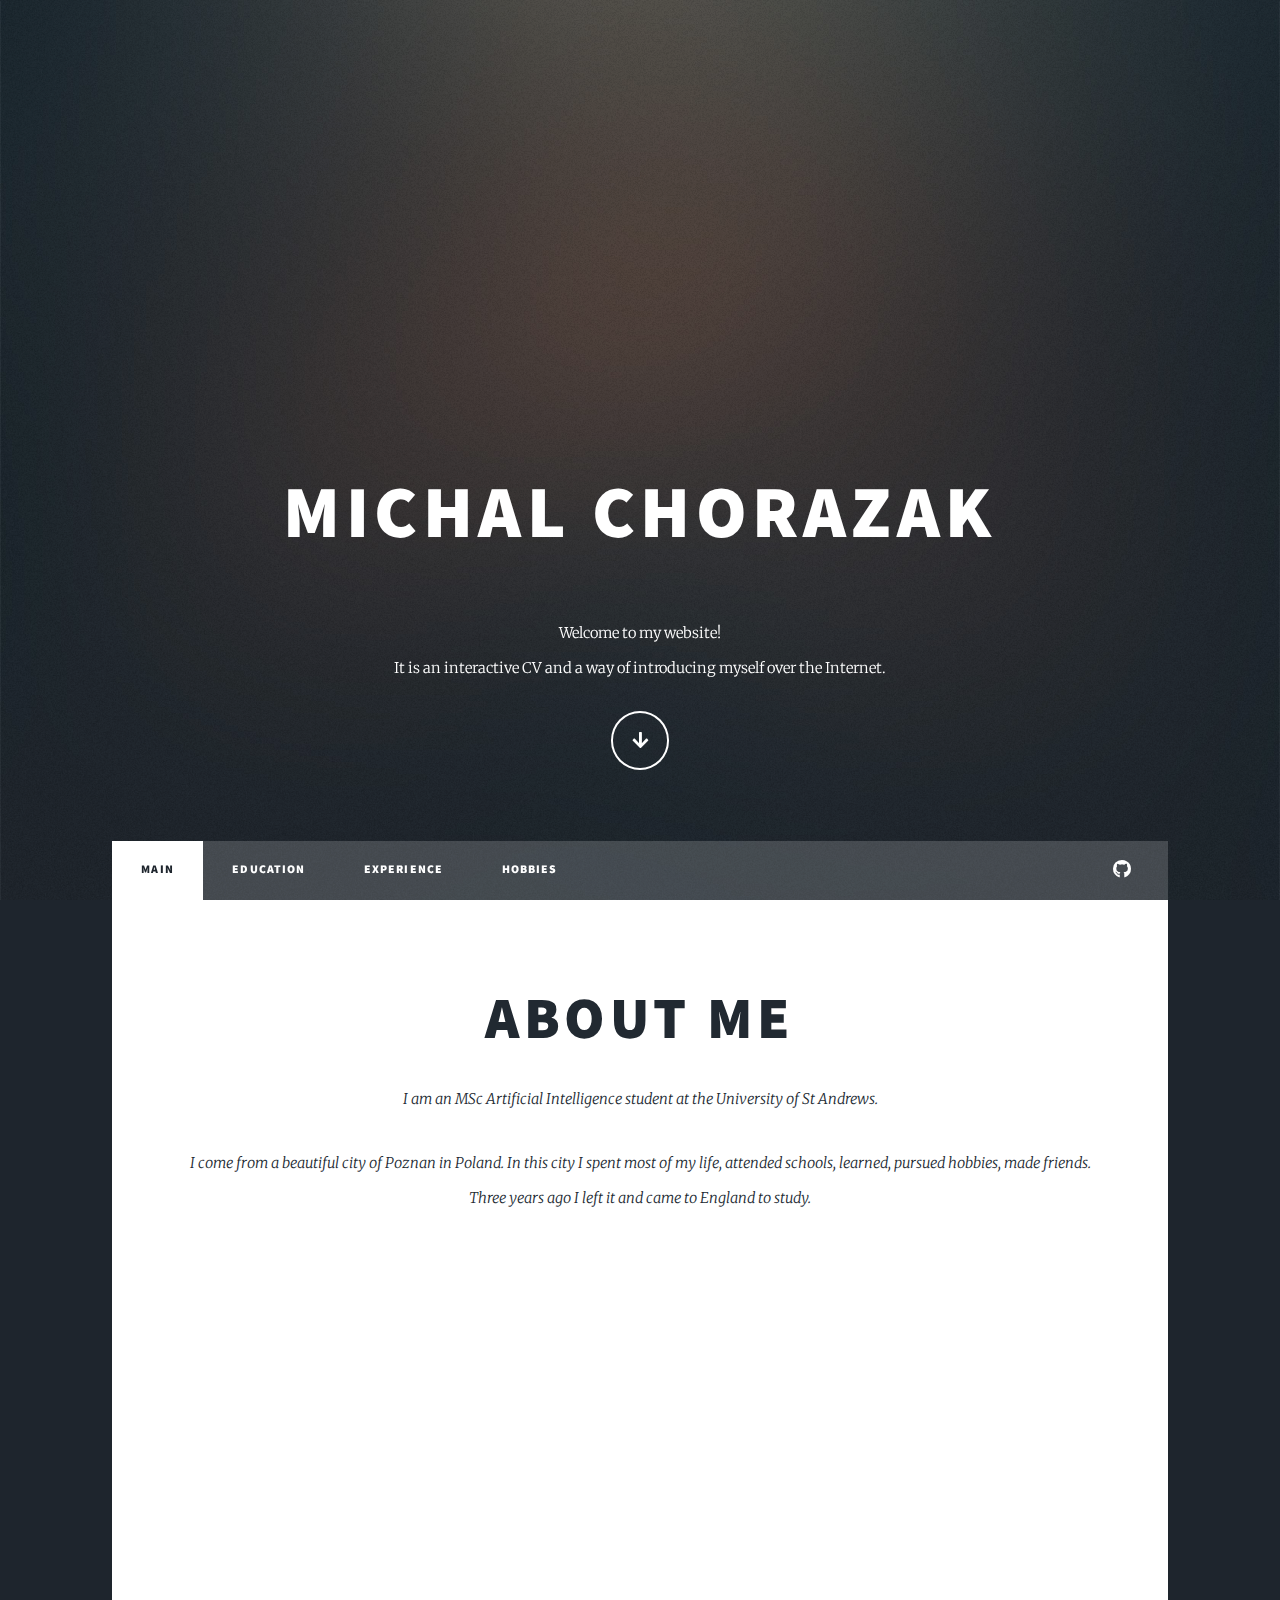
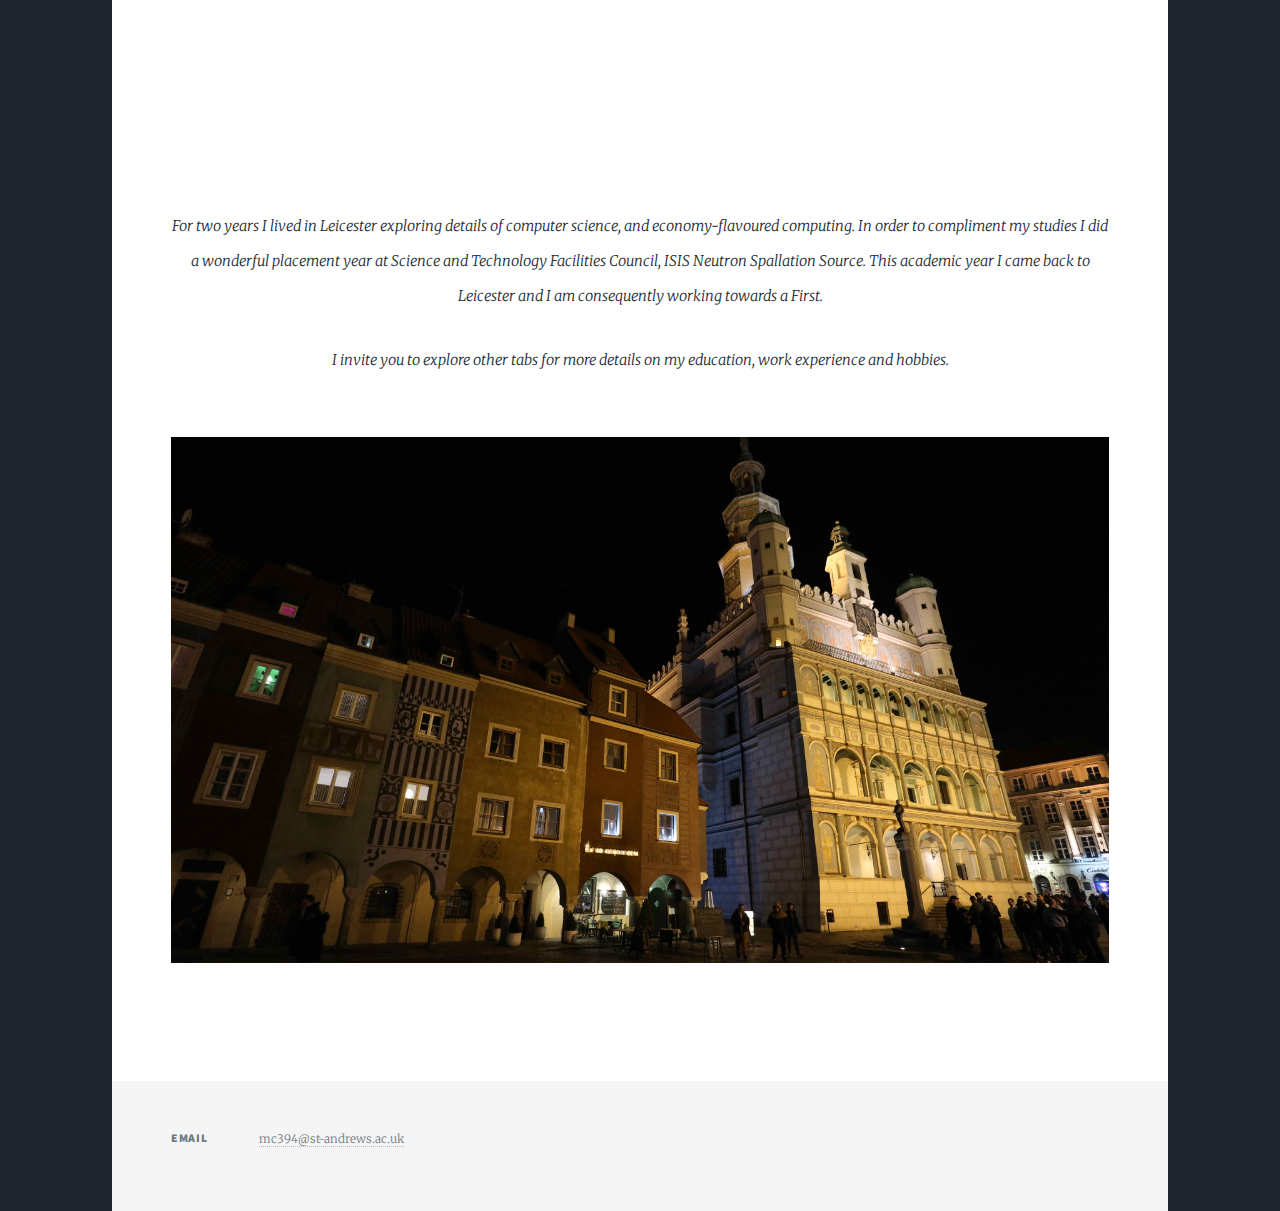
==== index.html @ 0fda8b6f "mail update" ====
<!DOCTYPE HTML>
<!--
	Massively by HTML5 UP
	html5up.net | @ajlkn
	Free for personal and commercial use under the CCA 3.0 license (html5up.net/license)
-->
<html>
	<head>
		<title>Michal Chorazak</title>
		<meta charset="utf-8" />
		<meta name="viewport" content="width=device-width, initial-scale=1, user-scalable=no" />
		<link rel="stylesheet" href="assets/css/main.css" />
		<noscript><link rel="stylesheet" href="assets/css/noscript.css" /></noscript>
	</head>
	<body class="is-preload">

		<!-- Wrapper -->
			<div id="wrapper" class="fade-in">

				<!-- Intro -->
					<div id="intro">
						<h1>Michal Chorazak</h1>
						<br>Welcome to my website!</br> It is an interactive CV and a way of introducing myself over the Internet.</p>
						<ul class="actions">
							<li><a href="#header" class="button icon solid solo fa-arrow-down scrolly">Continue</a></li>
						</ul>
					</div>

				<!-- Header -->
					<header id="header">
						<a href="index.html" class="logo">Please look around!</a>
					</header>

				<!-- Nav -->
					<nav id="nav">
						<ul class="links">
							<li class="active"><a href="index.html">Main</a></li>
							<li><a href="education.html">Education</a></li>
							<li><a href="experience.html">Experience</a></li>
							<li><a href="hobbies.html">Hobbies</a></li>
						</ul>
						<ul class="icons">
							<li><a href="https://github.com/mchorazak" class="icon brands fa-github"><span class="label">GitHub</span></a></li>
						</ul>
					</nav>

				<!-- Main -->
					<div id="main">

						<!-- Featured Post -->
							<article class="post featured">
								<header class="major">
									<h2>About me</h2>
									<p>I am an MSc Artificial Intelligence student at the University of St Andrews.</br>

									</p>
                                    <p>
                                        I come from a beautiful city of Poznan in Poland.
                                        In this city I spent most of my life, attended schools, learned, pursued hobbies, made friends.
                                        Three years ago I left it and came to England to study.
                                        <div class="mapouter">
										<div class="gmap_canvas">
											<iframe width="600" height="500" id="gmap_canvas" src="https://maps.google.com/maps?q=poznań poland&t=&z=13&ie=UTF8&iwloc=&output=embed" frameborder="0" scrolling="no" marginheight="10" marginwidth="10"></iframe>
											<a href="http://www.embedgooglemap.net">embed google map</a>
										</div><style>.mapouter{overflow:hidden;height:500px;width:600px;}.gmap_canvas {background:none!important;height:500px;width:600px;}</style></div></br>
                                    </p>
                                    <p>
                                        For two years I lived in Leicester exploring details of computer science, and economy-flavoured computing.
                                        In order to compliment my studies I did a wonderful placement year at Science and Technology Facilities Council, ISIS Neutron Spallation Source.
                                        This academic year I came back to Leicester and I am consequently working towards a First.
                                    </p>
                                    <p>
                                        I invite you to explore other tabs for more details on my education, work experience and hobbies.
                                    </p>

								</header>
								<a class="image main"><img src="resources/poznan.jpg" alt="" /></a>
							</article>


					</div>

				<!-- Footer -->
					<footer id="footer">
						<section class="split contact">
							<section>
								<h3>Email</h3>
								<p><a href="mailto:mc394@st-andrews.ac.uk">mc394@st-andrews.ac.uk</a></p>
							</section>
						</section>
					</footer>
			</div>

		<!-- Scripts -->
			<script src="assets/js/jquery.min.js"></script>
			<script src="assets/js/jquery.scrollex.min.js"></script>
			<script src="assets/js/jquery.scrolly.min.js"></script>
			<script src="assets/js/browser.min.js"></script>
			<script src="assets/js/breakpoints.min.js"></script>
			<script src="assets/js/util.js"></script>
			<script src="assets/js/main.js"></script>

	</body>
</html>
---- assets/css/main.css ----
@import url(fontawesome-all.min.css);
@import url("https://fonts.googleapis.com/css?family=Merriweather:300,700,300italic,700italic|Source+Sans+Pro:900");

/*
	Massively by HTML5 UP
	html5up.net | @ajlkn
	Free for personal and commercial use under the CCA 3.0 license (html5up.net/license)
*/

html, body, div, span, applet, object,
iframe, h1, h2, h3, h4, h5, h6, p, blockquote,
pre, a, abbr, acronym, address, big, cite,
code, del, dfn, em, img, ins, kbd, q, s, samp,
small, strike, strong, sub, sup, tt, var, b,
u, i, center, dl, dt, dd, ol, ul, li, fieldset,
form, label, legend, table, caption, tbody,
tfoot, thead, tr, th, td, article, aside,
canvas, details, embed, figure, figcaption,
footer, header, hgroup, menu, nav, output, ruby,
section, summary, time, mark, audio, video {
	margin: 0;
	padding: 0;
	border: 0;
	font-size: 100%;
	font: inherit;
	vertical-align: baseline;}

article, aside, details, figcaption, figure,
footer, header, hgroup, menu, nav, section {
	display: block;}

body {
	line-height: 1;
}

ol, ul {
	list-style: none;
}

blockquote, q {
	quotes: none;
}

	blockquote:before, blockquote:after, q:before, q:after {
		content: '';
		content: none;
	}

table {
	border-collapse: collapse;
	border-spacing: 0;
}

body {
	-webkit-text-size-adjust: none;
}

mark {
	background-color: transparent;
	color: inherit;
}

input::-moz-focus-inner {
	border: 0;
	padding: 0;
}

input, select, textarea {
	-moz-appearance: none;
	-webkit-appearance: none;
	-ms-appearance: none;
	appearance: none;
}

/* Basic */

	@-ms-viewport {
		width: device-width;
	}

	body {
		-ms-overflow-style: scrollbar;
	}

	@media screen and (max-width: 480px) {

		html, body {
			min-width: 320px;
		}

	}

	html {
		box-sizing: border-box;
	}

	*, *:before, *:after {
		box-sizing: inherit;
	}

	body {
		background-color: #1e252d;
	}

		body.is-preload *, body.is-preload *:before, body.is-preload *:after {
			-moz-animation: none !important;
			-webkit-animation: none !important;
			-ms-animation: none !important;
			animation: none !important;
			-moz-transition: none !important;
			-webkit-transition: none !important;
			-ms-transition: none !important;
			transition: none !important;
		}

/* Type */

	html {
		font-size: 16pt;
	}

		@media screen and (max-width: 1680px) {

			html {
				font-size: 12pt;
			}

		}

		@media screen and (max-width: 1280px) {

			html {
				font-size: 11pt;
			}

		}

		@media screen and (max-width: 360px) {

			html {
				font-size: 10pt;
			}

		}

	body {
		color: #212931;
	}

	body, input, select, textarea {
		font-family: "Merriweather", Georgia, serif;
		font-weight: 300;
		font-size: 1rem;
		line-height: 2.375;
	}

	a {
		-moz-transition: color 0.2s ease-in-out, background-color 0.2s ease-in-out, border-color 0.2s ease-in-out, box-shadow 0.2s ease-in-out;
		-webkit-transition: color 0.2s ease-in-out, background-color 0.2s ease-in-out, border-color 0.2s ease-in-out, box-shadow 0.2s ease-in-out;
		-ms-transition: color 0.2s ease-in-out, background-color 0.2s ease-in-out, border-color 0.2s ease-in-out, box-shadow 0.2s ease-in-out;
		transition: color 0.2s ease-in-out, background-color 0.2s ease-in-out, border-color 0.2s ease-in-out, box-shadow 0.2s ease-in-out;
		border-bottom: dotted 1px;
		text-decoration: none;
	}

		a:hover {
			border-bottom-color: transparent;
		}

	strong, b {
		font-weight: 600;
	}

	em, i {
		font-style: italic;
	}

	p {
		text-align: justify;
		margin: 0 0 2rem 0;
	}

	h1, h2, h3, h4, h5, h6 {
		font-family: "Source Sans Pro", Helvetica, sans-serif;
		font-weight: 900;
		line-height: 1.5;
		letter-spacing: 0.075em;
		text-transform: uppercase;
		margin: 0 0 1rem 0;
	}

		h1 a, h2 a, h3 a, h4 a, h5 a, h6 a {
			border-bottom: 0;
			color: inherit;
			text-decoration: none;
		}

	h1 {
		font-size: 4rem;
		line-height: 1.1;
		margin: 0 0 2rem 0;
	}

	h2 {
		font-size: 1.75rem;
		line-height: 1.3;
		margin: 0 0 1.5rem 0;
	}

	h3 {
		font-size: 1.25rem;
		margin: 0 0 1.5rem 0;
	}

	h4 {
		font-size: 1rem;
	}

	h5 {
		font-size: 0.9rem;
	}

	h6 {
		font-size: 0.8rem;
	}

	sub {
		font-size: 0.8rem;
		position: relative;
		top: 0.5rem;
	}

	sup {
		font-size: 0.8rem;
		position: relative;
		top: -0.5rem;
	}

	blockquote {
		border-left: solid 4px;
		font-style: italic;
		margin: 0 0 2rem 0;
		padding: 0.5rem 0 0.5rem 2rem;
	}

	code {
		border: solid 2px;
		font-family: "Courier New", monospace;
		font-size: 0.9rem;
		margin: 0 0.25rem;
		padding: 0.25rem 0.65rem;
	}

	pre {
		-webkit-overflow-scrolling: touch;
		font-family: "Courier New", monospace;
		font-size: 0.9rem;
		margin: 0 0 2rem 0;
	}

		pre code {
			display: block;
			line-height: 1.75;
			padding: 1rem 1.5rem;
			overflow-x: auto;
		}

	hr {
		border: 0;
		border-bottom: solid 2px;
		margin: 3rem 0;
	}

		hr.major {
			margin: 5rem 0;
		}

	.align-left {
		text-align: left;
	}

	.align-center {
		text-align: center;
	}

	.align-right {
		text-align: right;
	}

	input, select, textarea {
		color: #212931;
	}

	a {
		color: #212931;
		border-bottom-color: rgba(33, 41, 49, 0.5);
	}

		a:hover {
			border-bottom-color: transparent;
			color: #18bfef !important;
		}

	strong, b {
		color: #212931;
	}

	h1, h2, h3, h4, h5, h6 {
		color: #212931;
	}

	blockquote {
		border-left-color: #eeeeee;
	}

	code {
		background: rgba(220, 220, 220, 0.25);
		border-color: #eeeeee;
	}

	hr {
		border-bottom-color: #eeeeee;
	}

/* Row */

	.row {
		display: flex;
		flex-wrap: wrap;
		box-sizing: border-box;
		align-items: stretch;
	}

		.row > * {
			box-sizing: border-box;
		}

		.row.gtr-uniform > * > :last-child {
			margin-bottom: 0;
		}

		.row.aln-left {
			justify-content: flex-start;
		}

		.row.aln-center {
			justify-content: center;
		}

		.row.aln-right {
			justify-content: flex-end;
		}

		.row.aln-top {
			align-items: flex-start;
		}

		.row.aln-middle {
			align-items: center;
		}

		.row.aln-bottom {
			align-items: flex-end;
		}

		.row > .imp {
			order: -1;
		}

		.row > .col-1 {
			width: 8.33333%;
		}

		.row > .off-1 {
			margin-left: 8.33333%;
		}

		.row > .col-2 {
			width: 16.66667%;
		}

		.row > .off-2 {
			margin-left: 16.66667%;
		}

		.row > .col-3 {
			width: 25%;
		}

		.row > .off-3 {
			margin-left: 25%;
		}

		.row > .col-4 {
			width: 33.33333%;
		}

		.row > .off-4 {
			margin-left: 33.33333%;
		}

		.row > .col-5 {
			width: 41.66667%;
		}

		.row > .off-5 {
			margin-left: 41.66667%;
		}

		.row > .col-6 {
			width: 50%;
		}

		.row > .off-6 {
			margin-left: 50%;
		}

		.row > .col-7 {
			width: 58.33333%;
		}

		.row > .off-7 {
			margin-left: 58.33333%;
		}

		.row > .col-8 {
			width: 66.66667%;
		}

		.row > .off-8 {
			margin-left: 66.66667%;
		}

		.row > .col-9 {
			width: 75%;
		}

		.row > .off-9 {
			margin-left: 75%;
		}

		.row > .col-10 {
			width: 83.33333%;
		}

		.row > .off-10 {
			margin-left: 83.33333%;
		}

		.row > .col-11 {
			width: 91.66667%;
		}

		.row > .off-11 {
			margin-left: 91.66667%;
		}

		.row > .col-12 {
			width: 100%;
		}

		.row > .off-12 {
			margin-left: 100%;
		}

		.row.gtr-0 {
			margin-top: 0;
			margin-left: 0rem;
		}

			.row.gtr-0 > * {
				padding: 0 0 0 0rem;
			}

			.row.gtr-0.gtr-uniform {
				margin-top: 0rem;
			}

				.row.gtr-0.gtr-uniform > * {
					padding-top: 0rem;
				}

		.row.gtr-25 {
			margin-top: 0;
			margin-left: -0.375rem;
		}

			.row.gtr-25 > * {
				padding: 0 0 0 0.375rem;
			}

			.row.gtr-25.gtr-uniform {
				margin-top: -0.375rem;
			}

				.row.gtr-25.gtr-uniform > * {
					padding-top: 0.375rem;
				}

		.row.gtr-50 {
			margin-top: 0;
			margin-left: -0.75rem;
		}

			.row.gtr-50 > * {
				padding: 0 0 0 0.75rem;
			}

			.row.gtr-50.gtr-uniform {
				margin-top: -0.75rem;
			}

				.row.gtr-50.gtr-uniform > * {
					padding-top: 0.75rem;
				}

		.row {
			margin-top: 0;
			margin-left: -1.5rem;
		}

			.row > * {
				padding: 0 0 0 1.5rem;
			}

			.row.gtr-uniform {
				margin-top: -1.5rem;
			}

				.row.gtr-uniform > * {
					padding-top: 1.5rem;
				}

		.row.gtr-150 {
			margin-top: 0;
			margin-left: -2.25rem;
		}

			.row.gtr-150 > * {
				padding: 0 0 0 2.25rem;
			}

			.row.gtr-150.gtr-uniform {
				margin-top: -2.25rem;
			}

				.row.gtr-150.gtr-uniform > * {
					padding-top: 2.25rem;
				}

		.row.gtr-200 {
			margin-top: 0;
			margin-left: -3rem;
		}

			.row.gtr-200 > * {
				padding: 0 0 0 3rem;
			}

			.row.gtr-200.gtr-uniform {
				margin-top: -3rem;
			}

				.row.gtr-200.gtr-uniform > * {
					padding-top: 3rem;
				}

		@media screen and (max-width: 1680px) {

			.row {
				display: flex;
				flex-wrap: wrap;
				box-sizing: border-box;
				align-items: stretch;
			}

				.row > * {
					box-sizing: border-box;
				}

				.row.gtr-uniform > * > :last-child {
					margin-bottom: 0;
				}

				.row.aln-left {
					justify-content: flex-start;
				}

				.row.aln-center {
					justify-content: center;
				}

				.row.aln-right {
					justify-content: flex-end;
				}

				.row.aln-top {
					align-items: flex-start;
				}

				.row.aln-middle {
					align-items: center;
				}

				.row.aln-bottom {
					align-items: flex-end;
				}

				.row > .imp-xlarge {
					order: -1;
				}

				.row > .col-1-xlarge {
					width: 8.33333%;
				}

				.row > .off-1-xlarge {
					margin-left: 8.33333%;
				}

				.row > .col-2-xlarge {
					width: 16.66667%;
				}

				.row > .off-2-xlarge {
					margin-left: 16.66667%;
				}

				.row > .col-3-xlarge {
					width: 25%;
				}

				.row > .off-3-xlarge {
					margin-left: 25%;
				}

				.row > .col-4-xlarge {
					width: 33.33333%;
				}

				.row > .off-4-xlarge {
					margin-left: 33.33333%;
				}

				.row > .col-5-xlarge {
					width: 41.66667%;
				}

				.row > .off-5-xlarge {
					margin-left: 41.66667%;
				}

				.row > .col-6-xlarge {
					width: 50%;
				}

				.row > .off-6-xlarge {
					margin-left: 50%;
				}

				.row > .col-7-xlarge {
					width: 58.33333%;
				}

				.row > .off-7-xlarge {
					margin-left: 58.33333%;
				}

				.row > .col-8-xlarge {
					width: 66.66667%;
				}

				.row > .off-8-xlarge {
					margin-left: 66.66667%;
				}

				.row > .col-9-xlarge {
					width: 75%;
				}

				.row > .off-9-xlarge {
					margin-left: 75%;
				}

				.row > .col-10-xlarge {
					width: 83.33333%;
				}

				.row > .off-10-xlarge {
					margin-left: 83.33333%;
				}

				.row > .col-11-xlarge {
					width: 91.66667%;
				}

				.row > .off-11-xlarge {
					margin-left: 91.66667%;
				}

				.row > .col-12-xlarge {
					width: 100%;
				}

				.row > .off-12-xlarge {
					margin-left: 100%;
				}

				.row.gtr-0 {
					margin-top: 0;
					margin-left: 0rem;
				}

					.row.gtr-0 > * {
						padding: 0 0 0 0rem;
					}

					.row.gtr-0.gtr-uniform {
						margin-top: 0rem;
					}

						.row.gtr-0.gtr-uniform > * {
							padding-top: 0rem;
						}

				.row.gtr-25 {
					margin-top: 0;
					margin-left: -0.375rem;
				}

					.row.gtr-25 > * {
						padding: 0 0 0 0.375rem;
					}

					.row.gtr-25.gtr-uniform {
						margin-top: -0.375rem;
					}

						.row.gtr-25.gtr-uniform > * {
							padding-top: 0.375rem;
						}

				.row.gtr-50 {
					margin-top: 0;
					margin-left: -0.75rem;
				}

					.row.gtr-50 > * {
						padding: 0 0 0 0.75rem;
					}

					.row.gtr-50.gtr-uniform {
						margin-top: -0.75rem;
					}

						.row.gtr-50.gtr-uniform > * {
							padding-top: 0.75rem;
						}

				.row {
					margin-top: 0;
					margin-left: -1.5rem;
				}

					.row > * {
						padding: 0 0 0 1.5rem;
					}

					.row.gtr-uniform {
						margin-top: -1.5rem;
					}

						.row.gtr-uniform > * {
							padding-top: 1.5rem;
						}

				.row.gtr-150 {
					margin-top: 0;
					margin-left: -2.25rem;
				}

					.row.gtr-150 > * {
						padding: 0 0 0 2.25rem;
					}

					.row.gtr-150.gtr-uniform {
						margin-top: -2.25rem;
					}

						.row.gtr-150.gtr-uniform > * {
							padding-top: 2.25rem;
						}

				.row.gtr-200 {
					margin-top: 0;
					margin-left: -3rem;
				}

					.row.gtr-200 > * {
						padding: 0 0 0 3rem;
					}

					.row.gtr-200.gtr-uniform {
						margin-top: -3rem;
					}

						.row.gtr-200.gtr-uniform > * {
							padding-top: 3rem;
						}

		}

		@media screen and (max-width: 1280px) {

			.row {
				display: flex;
				flex-wrap: wrap;
				box-sizing: border-box;
				align-items: stretch;
			}

				.row > * {
					box-sizing: border-box;
				}

				.row.gtr-uniform > * > :last-child {
					margin-bottom: 0;
				}

				.row.aln-left {
					justify-content: flex-start;
				}

				.row.aln-center {
					justify-content: center;
				}

				.row.aln-right {
					justify-content: flex-end;
				}

				.row.aln-top {
					align-items: flex-start;
				}

				.row.aln-middle {
					align-items: center;
				}

				.row.aln-bottom {
					align-items: flex-end;
				}

				.row > .imp-large {
					order: -1;
				}

				.row > .col-1-large {
					width: 8.33333%;
				}

				.row > .off-1-large {
					margin-left: 8.33333%;
				}

				.row > .col-2-large {
					width: 16.66667%;
				}

				.row > .off-2-large {
					margin-left: 16.66667%;
				}

				.row > .col-3-large {
					width: 25%;
				}

				.row > .off-3-large {
					margin-left: 25%;
				}

				.row > .col-4-large {
					width: 33.33333%;
				}

				.row > .off-4-large {
					margin-left: 33.33333%;
				}

				.row > .col-5-large {
					width: 41.66667%;
				}

				.row > .off-5-large {
					margin-left: 41.66667%;
				}

				.row > .col-6-large {
					width: 50%;
				}

				.row > .off-6-large {
					margin-left: 50%;
				}

				.row > .col-7-large {
					width: 58.33333%;
				}

				.row > .off-7-large {
					margin-left: 58.33333%;
				}

				.row > .col-8-large {
					width: 66.66667%;
				}

				.row > .off-8-large {
					margin-left: 66.66667%;
				}

				.row > .col-9-large {
					width: 75%;
				}

				.row > .off-9-large {
					margin-left: 75%;
				}

				.row > .col-10-large {
					width: 83.33333%;
				}

				.row > .off-10-large {
					margin-left: 83.33333%;
				}

				.row > .col-11-large {
					width: 91.66667%;
				}

				.row > .off-11-large {
					margin-left: 91.66667%;
				}

				.row > .col-12-large {
					width: 100%;
				}

				.row > .off-12-large {
					margin-left: 100%;
				}

				.row.gtr-0 {
					margin-top: 0;
					margin-left: 0rem;
				}

					.row.gtr-0 > * {
						padding: 0 0 0 0rem;
					}

					.row.gtr-0.gtr-uniform {
						margin-top: 0rem;
					}

						.row.gtr-0.gtr-uniform > * {
							padding-top: 0rem;
						}

				.row.gtr-25 {
					margin-top: 0;
					margin-left: -0.375rem;
				}

					.row.gtr-25 > * {
						padding: 0 0 0 0.375rem;
					}

					.row.gtr-25.gtr-uniform {
						margin-top: -0.375rem;
					}

						.row.gtr-25.gtr-uniform > * {
							padding-top: 0.375rem;
						}

				.row.gtr-50 {
					margin-top: 0;
					margin-left: -0.75rem;
				}

					.row.gtr-50 > * {
						padding: 0 0 0 0.75rem;
					}

					.row.gtr-50.gtr-uniform {
						margin-top: -0.75rem;
					}

						.row.gtr-50.gtr-uniform > * {
							padding-top: 0.75rem;
						}

				.row {
					margin-top: 0;
					margin-left: -1.5rem;
				}

					.row > * {
						padding: 0 0 0 1.5rem;
					}

					.row.gtr-uniform {
						margin-top: -1.5rem;
					}

						.row.gtr-uniform > * {
							padding-top: 1.5rem;
						}

				.row.gtr-150 {
					margin-top: 0;
					margin-left: -2.25rem;
				}

					.row.gtr-150 > * {
						padding: 0 0 0 2.25rem;
					}

					.row.gtr-150.gtr-uniform {
						margin-top: -2.25rem;
					}

						.row.gtr-150.gtr-uniform > * {
							padding-top: 2.25rem;
						}

				.row.gtr-200 {
					margin-top: 0;
					margin-left: -3rem;
				}

					.row.gtr-200 > * {
						padding: 0 0 0 3rem;
					}

					.row.gtr-200.gtr-uniform {
						margin-top: -3rem;
					}

						.row.gtr-200.gtr-uniform > * {
							padding-top: 3rem;
						}

		}

		@media screen and (max-width: 980px) {

			.row {
				display: flex;
				flex-wrap: wrap;
				box-sizing: border-box;
				align-items: stretch;
			}

				.row > * {
					box-sizing: border-box;
				}

				.row.gtr-uniform > * > :last-child {
					margin-bottom: 0;
				}

				.row.aln-left {
					justify-content: flex-start;
				}

				.row.aln-center {
					justify-content: center;
				}

				.row.aln-right {
					justify-content: flex-end;
				}

				.row.aln-top {
					align-items: flex-start;
				}

				.row.aln-middle {
					align-items: center;
				}

				.row.aln-bottom {
					align-items: flex-end;
				}

				.row > .imp-medium {
					order: -1;
				}

				.row > .col-1-medium {
					width: 8.33333%;
				}

				.row > .off-1-medium {
					margin-left: 8.33333%;
				}

				.row > .col-2-medium {
					width: 16.66667%;
				}

				.row > .off-2-medium {
					margin-left: 16.66667%;
				}

				.row > .col-3-medium {
					width: 25%;
				}

				.row > .off-3-medium {
					margin-left: 25%;
				}

				.row > .col-4-medium {
					width: 33.33333%;
				}

				.row > .off-4-medium {
					margin-left: 33.33333%;
				}

				.row > .col-5-medium {
					width: 41.66667%;
				}

				.row > .off-5-medium {
					margin-left: 41.66667%;
				}

				.row > .col-6-medium {
					width: 50%;
				}

				.row > .off-6-medium {
					margin-left: 50%;
				}

				.row > .col-7-medium {
					width: 58.33333%;
				}

				.row > .off-7-medium {
					margin-left: 58.33333%;
				}

				.row > .col-8-medium {
					width: 66.66667%;
				}

				.row > .off-8-medium {
					margin-left: 66.66667%;
				}

				.row > .col-9-medium {
					width: 75%;
				}

				.row > .off-9-medium {
					margin-left: 75%;
				}

				.row > .col-10-medium {
					width: 83.33333%;
				}

				.row > .off-10-medium {
					margin-left: 83.33333%;
				}

				.row > .col-11-medium {
					width: 91.66667%;
				}

				.row > .off-11-medium {
					margin-left: 91.66667%;
				}

				.row > .col-12-medium {
					width: 100%;
				}

				.row > .off-12-medium {
					margin-left: 100%;
				}

				.row.gtr-0 {
					margin-top: 0;
					margin-left: 0rem;
				}

					.row.gtr-0 > * {
						padding: 0 0 0 0rem;
					}

					.row.gtr-0.gtr-uniform {
						margin-top: 0rem;
					}

						.row.gtr-0.gtr-uniform > * {
							padding-top: 0rem;
						}

				.row.gtr-25 {
					margin-top: 0;
					margin-left: -0.375rem;
				}

					.row.gtr-25 > * {
						padding: 0 0 0 0.375rem;
					}

					.row.gtr-25.gtr-uniform {
						margin-top: -0.375rem;
					}

						.row.gtr-25.gtr-uniform > * {
							padding-top: 0.375rem;
						}

				.row.gtr-50 {
					margin-top: 0;
					margin-left: -0.75rem;
				}

					.row.gtr-50 > * {
						padding: 0 0 0 0.75rem;
					}

					.row.gtr-50.gtr-uniform {
						margin-top: -0.75rem;
					}

						.row.gtr-50.gtr-uniform > * {
							padding-top: 0.75rem;
						}

				.row {
					margin-top: 0;
					margin-left: -1.5rem;
				}

					.row > * {
						padding: 0 0 0 1.5rem;
					}

					.row.gtr-uniform {
						margin-top: -1.5rem;
					}

						.row.gtr-uniform > * {
							padding-top: 1.5rem;
						}

				.row.gtr-150 {
					margin-top: 0;
					margin-left: -2.25rem;
				}

					.row.gtr-150 > * {
						padding: 0 0 0 2.25rem;
					}

					.row.gtr-150.gtr-uniform {
						margin-top: -2.25rem;
					}

						.row.gtr-150.gtr-uniform > * {
							padding-top: 2.25rem;
						}

				.row.gtr-200 {
					margin-top: 0;
					margin-left: -3rem;
				}

					.row.gtr-200 > * {
						padding: 0 0 0 3rem;
					}

					.row.gtr-200.gtr-uniform {
						margin-top: -3rem;
					}

						.row.gtr-200.gtr-uniform > * {
							padding-top: 3rem;
						}

		}

		@media screen and (max-width: 736px) {

			.row {
				display: flex;
				flex-wrap: wrap;
				box-sizing: border-box;
				align-items: stretch;
			}

				.row > * {
					box-sizing: border-box;
				}

				.row.gtr-uniform > * > :last-child {
					margin-bottom: 0;
				}

				.row.aln-left {
					justify-content: flex-start;
				}

				.row.aln-center {
					justify-content: center;
				}

				.row.aln-right {
					justify-content: flex-end;
				}

				.row.aln-top {
					align-items: flex-start;
				}

				.row.aln-middle {
					align-items: center;
				}

				.row.aln-bottom {
					align-items: flex-end;
				}

				.row > .imp-small {
					order: -1;
				}

				.row > .col-1-small {
					width: 8.33333%;
				}

				.row > .off-1-small {
					margin-left: 8.33333%;
				}

				.row > .col-2-small {
					width: 16.66667%;
				}

				.row > .off-2-small {
					margin-left: 16.66667%;
				}

				.row > .col-3-small {
					width: 25%;
				}

				.row > .off-3-small {
					margin-left: 25%;
				}

				.row > .col-4-small {
					width: 33.33333%;
				}

				.row > .off-4-small {
					margin-left: 33.33333%;
				}

				.row > .col-5-small {
					width: 41.66667%;
				}

				.row > .off-5-small {
					margin-left: 41.66667%;
				}

				.row > .col-6-small {
					width: 50%;
				}

				.row > .off-6-small {
					margin-left: 50%;
				}

				.row > .col-7-small {
					width: 58.33333%;
				}

				.row > .off-7-small {
					margin-left: 58.33333%;
				}

				.row > .col-8-small {
					width: 66.66667%;
				}

				.row > .off-8-small {
					margin-left: 66.66667%;
				}

				.row > .col-9-small {
					width: 75%;
				}

				.row > .off-9-small {
					margin-left: 75%;
				}

				.row > .col-10-small {
					width: 83.33333%;
				}

				.row > .off-10-small {
					margin-left: 83.33333%;
				}

				.row > .col-11-small {
					width: 91.66667%;
				}

				.row > .off-11-small {
					margin-left: 91.66667%;
				}

				.row > .col-12-small {
					width: 100%;
				}

				.row > .off-12-small {
					margin-left: 100%;
				}

				.row.gtr-0 {
					margin-top: 0;
					margin-left: 0rem;
				}

					.row.gtr-0 > * {
						padding: 0 0 0 0rem;
					}

					.row.gtr-0.gtr-uniform {
						margin-top: 0rem;
					}

						.row.gtr-0.gtr-uniform > * {
							padding-top: 0rem;
						}

				.row.gtr-25 {
					margin-top: 0;
					margin-left: -0.375rem;
				}

					.row.gtr-25 > * {
						padding: 0 0 0 0.375rem;
					}

					.row.gtr-25.gtr-uniform {
						margin-top: -0.375rem;
					}

						.row.gtr-25.gtr-uniform > * {
							padding-top: 0.375rem;
						}

				.row.gtr-50 {
					margin-top: 0;
					margin-left: -0.75rem;
				}

					.row.gtr-50 > * {
						padding: 0 0 0 0.75rem;
					}

					.row.gtr-50.gtr-uniform {
						margin-top: -0.75rem;
					}

						.row.gtr-50.gtr-uniform > * {
							padding-top: 0.75rem;
						}

				.row {
					margin-top: 0;
					margin-left: -1.5rem;
				}

					.row > * {
						padding: 0 0 0 1.5rem;
					}

					.row.gtr-uniform {
						margin-top: -1.5rem;
					}

						.row.gtr-uniform > * {
							padding-top: 1.5rem;
						}

				.row.gtr-150 {
					margin-top: 0;
					margin-left: -2.25rem;
				}

					.row.gtr-150 > * {
						padding: 0 0 0 2.25rem;
					}

					.row.gtr-150.gtr-uniform {
						margin-top: -2.25rem;
					}

						.row.gtr-150.gtr-uniform > * {
							padding-top: 2.25rem;
						}

				.row.gtr-200 {
					margin-top: 0;
					margin-left: -3rem;
				}

					.row.gtr-200 > * {
						padding: 0 0 0 3rem;
					}

					.row.gtr-200.gtr-uniform {
						margin-top: -3rem;
					}

						.row.gtr-200.gtr-uniform > * {
							padding-top: 3rem;
						}

		}

		@media screen and (max-width: 480px) {

			.row {
				display: flex;
				flex-wrap: wrap;
				box-sizing: border-box;
				align-items: stretch;
			}

				.row > * {
					box-sizing: border-box;
				}

				.row.gtr-uniform > * > :last-child {
					margin-bottom: 0;
				}

				.row.aln-left {
					justify-content: flex-start;
				}

				.row.aln-center {
					justify-content: center;
				}

				.row.aln-right {
					justify-content: flex-end;
				}

				.row.aln-top {
					align-items: flex-start;
				}

				.row.aln-middle {
					align-items: center;
				}

				.row.aln-bottom {
					align-items: flex-end;
				}

				.row > .imp-xsmall {
					order: -1;
				}

				.row > .col-1-xsmall {
					width: 8.33333%;
				}

				.row > .off-1-xsmall {
					margin-left: 8.33333%;
				}

				.row > .col-2-xsmall {
					width: 16.66667%;
				}

				.row > .off-2-xsmall {
					margin-left: 16.66667%;
				}

				.row > .col-3-xsmall {
					width: 25%;
				}

				.row > .off-3-xsmall {
					margin-left: 25%;
				}

				.row > .col-4-xsmall {
					width: 33.33333%;
				}

				.row > .off-4-xsmall {
					margin-left: 33.33333%;
				}

				.row > .col-5-xsmall {
					width: 41.66667%;
				}

				.row > .off-5-xsmall {
					margin-left: 41.66667%;
				}

				.row > .col-6-xsmall {
					width: 50%;
				}

				.row > .off-6-xsmall {
					margin-left: 50%;
				}

				.row > .col-7-xsmall {
					width: 58.33333%;
				}

				.row > .off-7-xsmall {
					margin-left: 58.33333%;
				}

				.row > .col-8-xsmall {
					width: 66.66667%;
				}

				.row > .off-8-xsmall {
					margin-left: 66.66667%;
				}

				.row > .col-9-xsmall {
					width: 75%;
				}

				.row > .off-9-xsmall {
					margin-left: 75%;
				}

				.row > .col-10-xsmall {
					width: 83.33333%;
				}

				.row > .off-10-xsmall {
					margin-left: 83.33333%;
				}

				.row > .col-11-xsmall {
					width: 91.66667%;
				}

				.row > .off-11-xsmall {
					margin-left: 91.66667%;
				}

				.row > .col-12-xsmall {
					width: 100%;
				}

				.row > .off-12-xsmall {
					margin-left: 100%;
				}

				.row.gtr-0 {
					margin-top: 0;
					margin-left: 0rem;
				}

					.row.gtr-0 > * {
						padding: 0 0 0 0rem;
					}

					.row.gtr-0.gtr-uniform {
						margin-top: 0rem;
					}

						.row.gtr-0.gtr-uniform > * {
							padding-top: 0rem;
						}

				.row.gtr-25 {
					margin-top: 0;
					margin-left: -0.375rem;
				}

					.row.gtr-25 > * {
						padding: 0 0 0 0.375rem;
					}

					.row.gtr-25.gtr-uniform {
						margin-top: -0.375rem;
					}

						.row.gtr-25.gtr-uniform > * {
							padding-top: 0.375rem;
						}

				.row.gtr-50 {
					margin-top: 0;
					margin-left: -0.75rem;
				}

					.row.gtr-50 > * {
						padding: 0 0 0 0.75rem;
					}

					.row.gtr-50.gtr-uniform {
						margin-top: -0.75rem;
					}

						.row.gtr-50.gtr-uniform > * {
							padding-top: 0.75rem;
						}

				.row {
					margin-top: 0;
					margin-left: -1.5rem;
				}

					.row > * {
						padding: 0 0 0 1.5rem;
					}

					.row.gtr-uniform {
						margin-top: -1.5rem;
					}

						.row.gtr-uniform > * {
							padding-top: 1.5rem;
						}

				.row.gtr-150 {
					margin-top: 0;
					margin-left: -2.25rem;
				}

					.row.gtr-150 > * {
						padding: 0 0 0 2.25rem;
					}

					.row.gtr-150.gtr-uniform {
						margin-top: -2.25rem;
					}

						.row.gtr-150.gtr-uniform > * {
							padding-top: 2.25rem;
						}

				.row.gtr-200 {
					margin-top: 0;
					margin-left: -3rem;
				}

					.row.gtr-200 > * {
						padding: 0 0 0 3rem;
					}

					.row.gtr-200.gtr-uniform {
						margin-top: -3rem;
					}

						.row.gtr-200.gtr-uniform > * {
							padding-top: 3rem;
						}

		}

		@media screen and (max-width: 360px) {

			.row {
				display: flex;
				flex-wrap: wrap;
				box-sizing: border-box;
				align-items: stretch;
			}

				.row > * {
					box-sizing: border-box;
				}

				.row.gtr-uniform > * > :last-child {
					margin-bottom: 0;
				}

				.row.aln-left {
					justify-content: flex-start;
				}

				.row.aln-center {
					justify-content: center;
				}

				.row.aln-right {
					justify-content: flex-end;
				}

				.row.aln-top {
					align-items: flex-start;
				}

				.row.aln-middle {
					align-items: center;
				}

				.row.aln-bottom {
					align-items: flex-end;
				}

				.row > .imp-xxsmall {
					order: -1;
				}

				.row > .col-1-xxsmall {
					width: 8.33333%;
				}

				.row > .off-1-xxsmall {
					margin-left: 8.33333%;
				}

				.row > .col-2-xxsmall {
					width: 16.66667%;
				}

				.row > .off-2-xxsmall {
					margin-left: 16.66667%;
				}

				.row > .col-3-xxsmall {
					width: 25%;
				}

				.row > .off-3-xxsmall {
					margin-left: 25%;
				}

				.row > .col-4-xxsmall {
					width: 33.33333%;
				}

				.row > .off-4-xxsmall {
					margin-left: 33.33333%;
				}

				.row > .col-5-xxsmall {
					width: 41.66667%;
				}

				.row > .off-5-xxsmall {
					margin-left: 41.66667%;
				}

				.row > .col-6-xxsmall {
					width: 50%;
				}

				.row > .off-6-xxsmall {
					margin-left: 50%;
				}

				.row > .col-7-xxsmall {
					width: 58.33333%;
				}

				.row > .off-7-xxsmall {
					margin-left: 58.33333%;
				}

				.row > .col-8-xxsmall {
					width: 66.66667%;
				}

				.row > .off-8-xxsmall {
					margin-left: 66.66667%;
				}

				.row > .col-9-xxsmall {
					width: 75%;
				}

				.row > .off-9-xxsmall {
					margin-left: 75%;
				}

				.row > .col-10-xxsmall {
					width: 83.33333%;
				}

				.row > .off-10-xxsmall {
					margin-left: 83.33333%;
				}

				.row > .col-11-xxsmall {
					width: 91.66667%;
				}

				.row > .off-11-xxsmall {
					margin-left: 91.66667%;
				}

				.row > .col-12-xxsmall {
					width: 100%;
				}

				.row > .off-12-xxsmall {
					margin-left: 100%;
				}

				.row.gtr-0 {
					margin-top: 0;
					margin-left: 0rem;
				}

					.row.gtr-0 > * {
						padding: 0 0 0 0rem;
					}

					.row.gtr-0.gtr-uniform {
						margin-top: 0rem;
					}

						.row.gtr-0.gtr-uniform > * {
							padding-top: 0rem;
						}

				.row.gtr-25 {
					margin-top: 0;
					margin-left: -0.375rem;
				}

					.row.gtr-25 > * {
						padding: 0 0 0 0.375rem;
					}

					.row.gtr-25.gtr-uniform {
						margin-top: -0.375rem;
					}

						.row.gtr-25.gtr-uniform > * {
							padding-top: 0.375rem;
						}

				.row.gtr-50 {
					margin-top: 0;
					margin-left: -0.75rem;
				}

					.row.gtr-50 > * {
						padding: 0 0 0 0.75rem;
					}

					.row.gtr-50.gtr-uniform {
						margin-top: -0.75rem;
					}

						.row.gtr-50.gtr-uniform > * {
							padding-top: 0.75rem;
						}

				.row {
					margin-top: 0;
					margin-left: -1.5rem;
				}

					.row > * {
						padding: 0 0 0 1.5rem;
					}

					.row.gtr-uniform {
						margin-top: -1.5rem;
					}

						.row.gtr-uniform > * {
							padding-top: 1.5rem;
						}

				.row.gtr-150 {
					margin-top: 0;
					margin-left: -2.25rem;
				}

					.row.gtr-150 > * {
						padding: 0 0 0 2.25rem;
					}

					.row.gtr-150.gtr-uniform {
						margin-top: -2.25rem;
					}

						.row.gtr-150.gtr-uniform > * {
							padding-top: 2.25rem;
						}

				.row.gtr-200 {
					margin-top: 0;
					margin-left: -3rem;
				}

					.row.gtr-200 > * {
						padding: 0 0 0 3rem;
					}

					.row.gtr-200.gtr-uniform {
						margin-top: -3rem;
					}

						.row.gtr-200.gtr-uniform > * {
							padding-top: 3rem;
						}

		}

/* Box */

	.box {
		border: solid 2px;
		margin-bottom: 2rem;
		padding: 1.5rem;
	}

		.box > :last-child,
		.box > :last-child > :last-child,
		.box > :last-child > :last-child > :last-child {
			margin-bottom: 0;
		}

		.box.alt {
			border: 0;
			border-radius: 0;
			padding: 0;
		}

	.box {
		border-color: #eeeeee;
	}

/* Button */

	input[type="submit"],
	input[type="reset"],
	input[type="button"],
	button,
	.button {
		-moz-appearance: none;
		-webkit-appearance: none;
		-ms-appearance: none;
		appearance: none;
		-moz-transition: background-color 0.2s ease-in-out, box-shadow 0.2s ease-in-out, color 0.2s ease-in-out;
		-webkit-transition: background-color 0.2s ease-in-out, box-shadow 0.2s ease-in-out, color 0.2s ease-in-out;
		-ms-transition: background-color 0.2s ease-in-out, box-shadow 0.2s ease-in-out, color 0.2s ease-in-out;
		transition: background-color 0.2s ease-in-out, box-shadow 0.2s ease-in-out, color 0.2s ease-in-out;
		border: 0;
		border-radius: 0;
		cursor: pointer;
		display: inline-block;
		font-family: "Source Sans Pro", Helvetica, sans-serif;
		font-size: 0.8rem;
		font-weight: 900;
		letter-spacing: 0.075em;
		height: 3rem;
		line-height: 3rem;
		padding: 0 2rem;
		text-align: center;
		text-decoration: none;
		text-transform: uppercase;
		white-space: nowrap;
	}

		input[type="submit"].icon:before,
		input[type="reset"].icon:before,
		input[type="button"].icon:before,
		button.icon:before,
		.button.icon:before {
			margin-right: 0.5rem;
		}

		input[type="submit"].icon.solo,
		input[type="reset"].icon.solo,
		input[type="button"].icon.solo,
		button.icon.solo,
		.button.icon.solo {
			position: relative;
			width: 4rem;
			height: 4rem;
			line-height: 4rem;
			border-radius: 4rem;
			text-indent: 4rem;
			overflow: hidden;
			padding: 0;
			white-space: nowrap;
		}

			input[type="submit"].icon.solo:before,
			input[type="reset"].icon.solo:before,
			input[type="button"].icon.solo:before,
			button.icon.solo:before,
			.button.icon.solo:before {
				position: absolute;
				display: block;
				top: 0;
				left: 0;
				width: inherit;
				height: inherit;
				line-height: inherit;
				font-size: 1.25rem;
				margin-right: 0;
				text-align: center;
				text-indent: 0;
			}

		input[type="submit"].fit,
		input[type="reset"].fit,
		input[type="button"].fit,
		button.fit,
		.button.fit {
			width: 100%;
		}

		input[type="submit"].small,
		input[type="reset"].small,
		input[type="button"].small,
		button.small,
		.button.small {
			font-size: 0.7rem;
			height: 2.5rem;
			line-height: 2.5rem;
			padding: 0 1.5rem;
		}

		input[type="submit"].large,
		input[type="reset"].large,
		input[type="button"].large,
		button.large,
		.button.large {
			font-size: 0.9rem;
			height: 3.5rem;
			line-height: 3.5rem;
			padding: 0 2.75rem;
		}

		@media screen and (max-width: 980px) {

			input[type="submit"],
			input[type="reset"],
			input[type="button"],
			button,
			.button {
				font-size: 0.9rem;
				height: 3.25rem;
				line-height: 3.25rem;
			}

				input[type="submit"].large,
				input[type="reset"].large,
				input[type="button"].large,
				button.large,
				.button.large {
					font-size: 1rem;
					height: 3.75rem;
					line-height: 3.75rem;
				}

		}

		input[type="submit"].disabled, input[type="submit"]:disabled,
		input[type="reset"].disabled,
		input[type="reset"]:disabled,
		input[type="button"].disabled,
		input[type="button"]:disabled,
		button.disabled,
		button:disabled,
		.button.disabled,
		.button:disabled {
			pointer-events: none;
			opacity: 0.25;
		}

	input[type="submit"],
	input[type="reset"],
	input[type="button"],
	button,
	.button {
		background-color: transparent;
		box-shadow: inset 0 0 0 2px #212931;
		color: #212931 !important;
	}

		input[type="submit"]:hover,
		input[type="reset"]:hover,
		input[type="button"]:hover,
		button:hover,
		.button:hover {
			box-shadow: inset 0 0 0 2px #18bfef;
			color: #18bfef !important;
		}

		input[type="submit"].primary,
		input[type="reset"].primary,
		input[type="button"].primary,
		button.primary,
		.button.primary {
			background-color: #212931;
			box-shadow: none;
			color: #ffffff !important;
		}

			input[type="submit"].primary:hover,
			input[type="reset"].primary:hover,
			input[type="button"].primary:hover,
			button.primary:hover,
			.button.primary:hover {
				background-color: #18bfef;
			}

/* Form */

	form {
		margin: 0 0 2rem 0;
	}

		form > :last-child {
			margin-bottom: 0;
		}

		form > .fields {
			display: -moz-flex;
			display: -webkit-flex;
			display: -ms-flex;
			display: flex;
			-moz-flex-wrap: wrap;
			-webkit-flex-wrap: wrap;
			-ms-flex-wrap: wrap;
			flex-wrap: wrap;
			width: calc(100% + 3rem);
			margin: -1.5rem 0 2rem -1.5rem;
		}

			form > .fields > .field {
				-moz-flex-grow: 0;
				-webkit-flex-grow: 0;
				-ms-flex-grow: 0;
				flex-grow: 0;
				-moz-flex-shrink: 0;
				-webkit-flex-shrink: 0;
				-ms-flex-shrink: 0;
				flex-shrink: 0;
				padding: 1.5rem 0 0 1.5rem;
				width: calc(100% - 1.5rem);
			}

				form > .fields > .field.half {
					width: calc(50% - 0.75rem);
				}

				form > .fields > .field.third {
					width: calc(100%/3 - 0.5rem);
				}

				form > .fields > .field.quarter {
					width: calc(25% - 0.375rem);
				}

		@media screen and (max-width: 480px) {

			form > .fields {
				width: calc(100% + 3rem);
				margin: -1.5rem 0 2rem -1.5rem;
			}

				form > .fields > .field {
					padding: 1.5rem 0 0 1.5rem;
					width: calc(100% - 1.5rem);
				}

					form > .fields > .field.half {
						width: calc(100% - 1.5rem);
					}

					form > .fields > .field.third {
						width: calc(100% - 1.5rem);
					}

					form > .fields > .field.quarter {
						width: calc(100% - 1.5rem);
					}

		}

	label {
		display: block;
		font-family: "Source Sans Pro", Helvetica, sans-serif;
		font-weight: 900;
		line-height: 1.5;
		letter-spacing: 0.075em;
		font-size: 0.8rem;
		text-transform: uppercase;
		margin: 0 0 0.75rem 0;
	}

		@media screen and (max-width: 980px) {

			label {
				font-size: 0.9rem;
			}

		}

	input[type="text"],
	input[type="password"],
	input[type="email"],
	select,
	textarea {
		-moz-appearance: none;
		-webkit-appearance: none;
		-ms-appearance: none;
		appearance: none;
		background: transparent;
		border-radius: 0;
		border: solid 2px;
		color: inherit;
		display: block;
		outline: 0;
		padding: 0 1rem;
		text-decoration: none;
		width: 100%;
	}

		input[type="text"]:invalid,
		input[type="password"]:invalid,
		input[type="email"]:invalid,
		select:invalid,
		textarea:invalid {
			box-shadow: none;
		}

	select {
		background-size: 1.25rem;
		background-repeat: no-repeat;
		background-position: calc(100% - 1rem) center;
		height: 3rem;
		padding-right: 3rem;
		text-overflow: ellipsis;
	}

		select:focus::-ms-value {
			background-color: transparent;
		}

		select::-ms-expand {
			display: none;
		}

	input[type="text"],
	input[type="password"],
	input[type="email"],
	select {
		height: 3rem;
	}

	textarea {
		padding: 0.75rem 1rem;
	}

	input[type="checkbox"],
	input[type="radio"] {
		-moz-appearance: none;
		-webkit-appearance: none;
		-ms-appearance: none;
		appearance: none;
		display: block;
		float: left;
		margin-right: -2rem;
		opacity: 0;
		width: 1rem;
		z-index: -1;
	}

		input[type="checkbox"] + label,
		input[type="radio"] + label {
			text-decoration: none;
			cursor: pointer;
			display: inline-block;
			font-size: 1rem;
			letter-spacing: 0;
			font-family: "Merriweather", Georgia, serif;
			text-transform: none;
			font-weight: 300;
			padding-left: 2.8rem;
			padding-right: 1rem;
			position: relative;
		}

			input[type="checkbox"] + label:before,
			input[type="radio"] + label:before {
				-moz-osx-font-smoothing: grayscale;
				-webkit-font-smoothing: antialiased;
				display: inline-block;
				font-style: normal;
				font-variant: normal;
				text-rendering: auto;
				line-height: 1;
				text-transform: none !important;
				font-family: 'Font Awesome 5 Free';
				font-weight: 900;
			}

			input[type="checkbox"] + label:before,
			input[type="radio"] + label:before {
				border-radius: 0;
				border: solid 2px;
				content: '';
				display: inline-block;
				font-size: 0.8rem;
				height: 1.8rem;
				left: 0;
				line-height: 1.65rem;
				position: absolute;
				text-align: center;
				top: -0.125rem;
				width: 1.8rem;
			}

		input[type="checkbox"]:checked + label:before,
		input[type="radio"]:checked + label:before {
			content: '\f00c';
		}

	input[type="checkbox"] + label:before {
		border-radius: 0;
	}

	input[type="radio"] + label:before {
		border-radius: 100%;
	}

	::-webkit-input-placeholder {
		opacity: 1.0;
	}

	:-moz-placeholder {
		opacity: 1.0;
	}

	::-moz-placeholder {
		opacity: 1.0;
	}

	:-ms-input-placeholder {
		opacity: 1.0;
	}

	label {
		color: #212931;
	}

	input[type="text"],
	input[type="password"],
	input[type="email"],
	select,
	textarea {
		border-color: #eeeeee;
	}

		input[type="text"]:focus,
		input[type="password"]:focus,
		input[type="email"]:focus,
		select:focus,
		textarea:focus {
			border-color: #18bfef;
		}

	select {
		background-image: url("data:image/svg+xml;charset=utf8,%3Csvg xmlns='http://www.w3.org/2000/svg' width='40' height='40' preserveAspectRatio='none' viewBox='0 0 40 40'%3E%3Cpath d='M9.4,12.3l10.4,10.4l10.4-10.4c0.2-0.2,0.5-0.4,0.9-0.4c0.3,0,0.6,0.1,0.9,0.4l3.3,3.3c0.2,0.2,0.4,0.5,0.4,0.9 c0,0.4-0.1,0.6-0.4,0.9L20.7,31.9c-0.2,0.2-0.5,0.4-0.9,0.4c-0.3,0-0.6-0.1-0.9-0.4L4.3,17.3c-0.2-0.2-0.4-0.5-0.4-0.9 c0-0.4,0.1-0.6,0.4-0.9l3.3-3.3c0.2-0.2,0.5-0.4,0.9-0.4S9.1,12.1,9.4,12.3z' fill='%23eeeeee' /%3E%3C/svg%3E");
	}

		select option {
			background-color: #ffffff;
			color: #212931;
		}

	.select-wrapper:before {
		color: #eeeeee;
	}

	input[type="checkbox"] + label,
	input[type="radio"] + label {
		color: #212931;
	}

		input[type="checkbox"] + label:before,
		input[type="radio"] + label:before {
			border-color: #eeeeee;
		}

	input[type="checkbox"]:checked + label:before,
	input[type="radio"]:checked + label:before {
		background-color: #212931;
		border-color: #212931;
		color: #ffffff;
	}

	input[type="checkbox"]:focus + label:before,
	input[type="radio"]:focus + label:before {
		border-color: #18bfef;
	}

	::-webkit-input-placeholder {
		color: #909498 !important;
	}

	:-moz-placeholder {
		color: #909498 !important;
	}

	::-moz-placeholder {
		color: #909498 !important;
	}

	:-ms-input-placeholder {
		color: #909498 !important;
	}

	.formerize-placeholder {
		color: #909498 !important;
	}

/* Icon */

	.icon {
		text-decoration: none;
		border-bottom: none;
		position: relative;
	}

		.icon:before {
			-moz-osx-font-smoothing: grayscale;
			-webkit-font-smoothing: antialiased;
			display: inline-block;
			font-style: normal;
			font-variant: normal;
			text-rendering: auto;
			line-height: 1;
			text-transform: none !important;
			font-family: 'Font Awesome 5 Free';
			font-weight: 400;
		}

		.icon > .label {
			display: none;
		}

		.icon:before {
			line-height: inherit;
		}

		.icon.solid:before {
			font-weight: 900;
		}

		.icon.brands:before {
			font-family: 'Font Awesome 5 Brands';
		}

/* Image */

	.image {
		border: 0;
		display: inline-block;
		position: relative;
	}

		.image img {
			display: block;
		}

		.image.left, .image.right {
			max-width: 40%;
		}

			.image.left img, .image.right img {
				width: 100%;
			}

		.image.left {
			float: left;
			margin: 0 2rem 2rem 0;
			top: 0.75rem;
		}

		.image.right {
			float: right;
			margin: 0 0 2rem 2rem;
			top: 0.75rem;
		}

		.image.fit {
			display: block;
			margin: 2.5rem 0;
			width: 100%;
		}

			.image.fit:first-child {
				margin-top: 0;
			}

			.image.fit img {
				width: 100%;
			}

		.image.main {
			display: block;
			margin: 4rem 0;
			width: 100%;
		}

			.image.main:first-child {
				margin-top: 0;
			}

			.image.main img {
				width: 100%;
			}

		@media screen and (max-width: 736px) {

			.image.fit {
				margin: 2rem 0;
			}

			.image.main {
				margin: 2rem 0;
			}

		}

	a.image {
		overflow: hidden;
	}

		a.image img {
			-moz-transition: -moz-transform 0.2s ease-out;
			-webkit-transition: -webkit-transform 0.2s ease-out;
			-ms-transition: -ms-transform 0.2s ease-out;
			transition: transform 0.2s ease-out;
		}

		a.image:hover img {
			-moz-transform: scale(1.05);
			-webkit-transform: scale(1.05);
			-ms-transform: scale(1.05);
			transform: scale(1.05);
		}

/* Actions */

	ul.actions {
		display: -moz-flex;
		display: -webkit-flex;
		display: -ms-flex;
		display: flex;
		cursor: default;
		list-style: none;
		margin-left: -1rem;
		padding-left: 0;
	}

		ul.actions li {
			padding: 0 0 0 1rem;
			vertical-align: middle;
		}

		ul.actions.special {
			-moz-justify-content: center;
			-webkit-justify-content: center;
			-ms-justify-content: center;
			justify-content: center;
			width: 100%;
			margin-left: 0;
		}

			ul.actions.special li:first-child {
				padding-left: 0;
			}

		ul.actions.stacked {
			-moz-flex-direction: column;
			-webkit-flex-direction: column;
			-ms-flex-direction: column;
			flex-direction: column;
			margin-left: 0;
		}

			ul.actions.stacked li {
				padding: 1.3rem 0 0 0;
			}

				ul.actions.stacked li:first-child {
					padding-top: 0;
				}

		ul.actions.fit {
			width: calc(100% + 1rem);
		}

			ul.actions.fit li {
				-moz-flex-grow: 1;
				-webkit-flex-grow: 1;
				-ms-flex-grow: 1;
				flex-grow: 1;
				-moz-flex-shrink: 1;
				-webkit-flex-shrink: 1;
				-ms-flex-shrink: 1;
				flex-shrink: 1;
				width: 100%;
			}

				ul.actions.fit li > * {
					width: 100%;
				}

			ul.actions.fit.stacked {
				width: 100%;
			}

		@media screen and (max-width: 480px) {

			ul.actions:not(.fixed) {
				-moz-flex-direction: column;
				-webkit-flex-direction: column;
				-ms-flex-direction: column;
				flex-direction: column;
				margin-left: 0;
				width: 100% !important;
			}

				ul.actions:not(.fixed) li {
					-moz-flex-grow: 1;
					-webkit-flex-grow: 1;
					-ms-flex-grow: 1;
					flex-grow: 1;
					-moz-flex-shrink: 1;
					-webkit-flex-shrink: 1;
					-ms-flex-shrink: 1;
					flex-shrink: 1;
					padding: 1rem 0 0 0;
					text-align: center;
					width: 100%;
				}

					ul.actions:not(.fixed) li > * {
						width: 100%;
					}

					ul.actions:not(.fixed) li:first-child {
						padding-top: 0;
					}

					ul.actions:not(.fixed) li input[type="submit"],
					ul.actions:not(.fixed) li input[type="reset"],
					ul.actions:not(.fixed) li input[type="button"],
					ul.actions:not(.fixed) li button,
					ul.actions:not(.fixed) li .button {
						width: 100%;
					}

						ul.actions:not(.fixed) li input[type="submit"].icon:before,
						ul.actions:not(.fixed) li input[type="reset"].icon:before,
						ul.actions:not(.fixed) li input[type="button"].icon:before,
						ul.actions:not(.fixed) li button.icon:before,
						ul.actions:not(.fixed) li .button.icon:before {
							margin-left: -0.5rem;
						}

		}

/* Icons */

	ul.icons {
		cursor: default;
		list-style: none;
		padding-left: 0;
	}

		ul.icons li {
			display: inline-block;
			padding: 0 0.5rem 0 0;
			vertical-align: middle;
		}

			ul.icons li:last-child {
				padding-right: 0;
			}

			ul.icons li .icon:before {
				width: 2.25rem;
				height: 2.25rem;
				line-height: 2.25rem;
				display: inline-block;
				text-align: center;
				border-radius: 100%;
				font-size: 1.25rem;
			}

		ul.icons.alt li .icon:before {
			-moz-transition: color 0.2s ease-in-out, background-color 0.2s ease-in-out, border-color 0.2s ease-in-out, box-shadow 0.2s ease-in-out;
			-webkit-transition: color 0.2s ease-in-out, background-color 0.2s ease-in-out, border-color 0.2s ease-in-out, box-shadow 0.2s ease-in-out;
			-ms-transition: color 0.2s ease-in-out, background-color 0.2s ease-in-out, border-color 0.2s ease-in-out, box-shadow 0.2s ease-in-out;
			transition: color 0.2s ease-in-out, background-color 0.2s ease-in-out, border-color 0.2s ease-in-out, box-shadow 0.2s ease-in-out;
			font-size: 1rem;
		}

/* List */

	ol {
		list-style: decimal;
		margin: 0 0 2rem 0;
		padding-left: 1.25rem;
	}

		ol li {
			padding-left: 0.25rem;
		}

	ul {
		list-style: disc;
		margin: 0 0 2rem 0;
		padding-left: 1rem;
	}

		ul li {
			padding-left: 0.5rem;
		}

		ul.divided {
			list-style: none;
			padding-left: 0;
		}

			ul.divided li {
				border-top: solid 1px;
				padding: 0.5rem 0;
			}

				ul.divided li:first-child {
					border-top: 0;
					padding-top: 0;
				}

	dl {
		margin: 0 0 2rem 0;
	}

		dl dt {
			display: block;
			font-weight: 600;
			margin: 0 0 1rem 0;
		}

		dl dd {
			margin-left: 2rem;
		}

	ul.divided li {
		border-top-color: #eeeeee;
	}

	ul.icons li a.icon:hover:before {
		color: #18bfef;
	}

	ul.icons.alt li .icon:before {
		box-shadow: inset 0 0 0 2px #eeeeee;
	}

	ul.icons.alt li a.icon:hover:before {
		box-shadow: inset 0 0 0 2px #18bfef;
	}

/* Section/Article */

	section.special, article.special {
		text-align: center;
	}

	header {
		cursor: default;
	}

		header > .date {
			display: block;
			font-size: 0.8rem;
			height: 1;
			margin: 0 0 1rem 0;
			position: relative;
		}

		header > p {
			font-style: italic;
		}

		header > h1 + p {
			font-size: 1.1rem;
			margin-top: -0.5rem;
			line-height: 2;
		}

		header > h2 + p {
			font-size: 1rem;
			margin-top: -0.75rem;
		}

		header > h3 + p {
			font-size: 0.9rem;
			margin-top: -0.75rem;
		}

		header > h4 + p {
			font-size: 0.8rem;
			margin-top: -0.75rem;
		}

		header.major {
			margin: 0 0 4rem 0;
			text-align: center;
		}

			header.major > :last-child {
				margin-bottom: 0;
			}

			header.major > p {
				margin-top: 0;
				text-align: center;
			}

			header.major > .date {
				font-size: 1rem;
				margin: 0 0 4rem 0;
			}

				header.major > .date:before, header.major > .date:after {
					content: '';
					display: block;
					position: absolute;
					top: 50%;
					width: calc(50% - 6rem);
					border-top: solid 2px;
				}

				header.major > .date:before {
					left: 0;
				}

				header.major > .date:after {
					right: 0;
				}

		@media screen and (max-width: 980px) {

			header br {
				display: none;
			}

		}

		@media screen and (max-width: 736px) {

			header.major {
				margin: 0 0 2rem 0;
			}

		}

	header.major .date:before, header.major .date:after {
		border-top-color: #eeeeee;
	}

/* Table */

	.table-wrapper {
		-webkit-overflow-scrolling: touch;
		overflow-x: auto;
	}

	table {
		margin: 0 0 2rem 0;
		width: 100%;
	}

		table tbody tr {
			border: solid 1px;
			border-left: 0;
			border-right: 0;
		}

		table td {
			padding: 0.75rem 0.75rem;
		}

		table th {
			font-family: "Source Sans Pro", Helvetica, sans-serif;
			font-size: 0.8rem;
			font-weight: 900;
			letter-spacing: 0.075em;
			line-height: 1.5;
			padding: 0 0.75rem 0.75rem 0.75rem;
			text-align: left;
			text-transform: uppercase;
		}

			@media screen and (max-width: 980px) {

				table th {
					font-size: 0.9rem;
				}

			}

		table thead {
			border-bottom: solid 2px;
		}

		table tfoot {
			border-top: solid 2px;
		}

		table.alt {
			border-collapse: separate;
		}

			table.alt tbody tr td {
				border: solid 1px;
				border-left-width: 0;
				border-top-width: 0;
			}

				table.alt tbody tr td:first-child {
					border-left-width: 1px;
				}

			table.alt tbody tr:first-child td {
				border-top-width: 1px;
			}

			table.alt thead {
				border-bottom: 0;
			}

			table.alt tfoot {
				border-top: 0;
			}

	table tbody tr {
		border-color: #eeeeee;
	}

		table tbody tr:nth-child(2n + 1) {
			background-color: rgba(220, 220, 220, 0.25);
		}

	table th {
		color: #212931;
	}

	table thead {
		border-bottom-color: #eeeeee;
	}

	table tfoot {
		border-top-color: #eeeeee;
	}

	table.alt tbody tr td {
		border-color: #eeeeee;
	}

/* Pagination */

	.pagination {
		display: -moz-inline-flex;
		display: -webkit-inline-flex;
		display: -ms-inline-flex;
		display: inline-flex;
		-moz-user-select: none;
		-webkit-user-select: none;
		-ms-user-select: none;
		user-select: none;
		cursor: default;
		list-style: none;
		margin: 0 0 2rem 2px;
		padding: 0;
	}

		.pagination a, .pagination span {
			-moz-transition: background-color 0.2s ease-in-out, border-color 0.2s ease-in-out, box-shadow 0.2s ease-in-out, color 0.2s ease-in-out;
			-webkit-transition: background-color 0.2s ease-in-out, border-color 0.2s ease-in-out, box-shadow 0.2s ease-in-out, color 0.2s ease-in-out;
			-ms-transition: background-color 0.2s ease-in-out, border-color 0.2s ease-in-out, box-shadow 0.2s ease-in-out, color 0.2s ease-in-out;
			transition: background-color 0.2s ease-in-out, border-color 0.2s ease-in-out, box-shadow 0.2s ease-in-out, color 0.2s ease-in-out;
			border: solid 2px;
			display: inline-block;
			font-family: "Source Sans Pro", Helvetica, sans-serif;
			font-size: 0.8rem;
			font-weight: 900;
			height: 3rem;
			letter-spacing: 0.075em;
			line-height: calc(3rem - 4px);
			margin-left: -2px;
			min-width: 3rem;
			position: relative;
			text-align: center;
			text-decoration: none;
			text-transform: uppercase;
		}

		.pagination .next, .pagination .previous {
			text-decoration: none;
			padding: 0 1.75rem;
		}

			.pagination .next:before, .pagination .previous:before {
				-moz-osx-font-smoothing: grayscale;
				-webkit-font-smoothing: antialiased;
				display: inline-block;
				font-style: normal;
				font-variant: normal;
				text-rendering: auto;
				line-height: 1;
				text-transform: none !important;
				font-family: 'Font Awesome 5 Free';
				font-weight: 900;
			}

			.pagination .next:before, .pagination .previous:before {
				display: inline-block;
				color: inherit !important;
				line-height: inherit;
			}

		.pagination .previous:before {
			content: '\f104';
			margin-right: 0.9375em;
		}

		.pagination .next:before {
			content: '\f105';
			float: right;
			margin-left: 0.9375em;
		}

		@media screen and (max-width: 980px) {

			.pagination a, .pagination span {
				font-size: 0.9rem;
			}

		}

		@media screen and (max-width: 480px) {

			.pagination .page, .pagination .extra {
				display: none;
			}

		}

	.pagination a, .pagination span {
		border-color: #eeeeee;
	}

	.pagination a {
		color: #212931 !important;
	}

		.pagination a:hover {
			color: #18bfef !important;
			border-color: #18bfef;
			z-index: 1;
		}

			.pagination a:hover + a,
			.pagination a:hover + span {
				border-left-color: #18bfef;
			}

		.pagination a.active {
			background-color: #eeeeee;
		}

	.pagination span {
		color: #eeeeee;
	}

/* Wrapper */

	#wrapper {
		-moz-transition: opacity 0.5s ease;
		-webkit-transition: opacity 0.5s ease;
		-ms-transition: opacity 0.5s ease;
		transition: opacity 0.5s ease;
		position: relative;
		z-index: 1;
		overflow: hidden;
	}

		#wrapper > .bg {
			position: absolute;
			top: 0;
			left: 0;
			width: 100%;
			height: 100%;
			background-color: #212931;
			background-image: url("../../resources/overlay.png"), linear-gradient(0deg, rgba(0, 0, 0, 0.1), rgba(0, 0, 0, 0.1)), url("../../resources/bg.jpg");
			background-size: auto,								auto,														100% auto;
			background-position: center,								center,														top center;
			background-repeat: repeat,								no-repeat,													no-repeat;
			background-attachment: scroll,								scroll,														scroll;
			z-index: -1;
		}

			#wrapper > .bg.fixed {
				position: fixed;
				width: 100vw;
				height: 100vh;
			}

		#wrapper.fade-in:before {
			pointer-events: none;
			-moz-transition: opacity 1s ease-in-out;
			-webkit-transition: opacity 1s ease-in-out;
			-ms-transition: opacity 1s ease-in-out;
			transition: opacity 1s ease-in-out;
			-moz-transition-delay: 0.75s;
			-webkit-transition-delay: 0.75s;
			-ms-transition-delay: 0.75s;
			transition-delay: 0.75s;
			background: #1e252d;
			content: '';
			display: block;
			height: 100%;
			left: 0;
			opacity: 0;
			position: fixed;
			top: 0;
			width: 100%;
		}

		body.is-preload #wrapper.fade-in:before {
			opacity: 1;
		}

		@media screen and (orientation: portrait) {

			#wrapper > .bg {
				background-size: auto,								auto,														auto 175%;
			}

		}

/* Intro */

	#intro {
		color: #ffffff;
		padding: 8rem 4rem 6rem 4rem ;
		-moz-align-items: center;
		-webkit-align-items: center;
		-ms-align-items: center;
		align-items: center;
		display: -moz-flex;
		display: -webkit-flex;
		display: -ms-flex;
		display: flex;
		-moz-flex-direction: column;
		-webkit-flex-direction: column;
		-ms-flex-direction: column;
		flex-direction: column;
		-moz-justify-content: -moz-flex-end;
		-webkit-justify-content: -webkit-flex-end;
		-ms-justify-content: -ms-flex-end;
		justify-content: flex-end;
		-moz-transition: opacity 1s ease, -moz-transform 1s ease;
		-webkit-transition: opacity 1s ease, -webkit-transform 1s ease;
		-ms-transition: opacity 1s ease, -ms-transform 1s ease;
		transition: opacity 1s ease, transform 1s ease;
		position: relative;
		cursor: default;
		text-align: center;
		z-index: 1;
		min-height: 100vh;
	}

		#intro input, #intro select, #intro textarea {
			color: #ffffff;
		}

		#intro a {
			color: #ffffff;
			border-bottom-color: rgba(255, 255, 255, 0.5);
		}

			#intro a:hover {
				border-bottom-color: transparent;
				color: #18bfef !important;
			}

		#intro strong, #intro b {
			color: #ffffff;
		}

		#intro h1, #intro h2, #intro h3, #intro h4, #intro h5, #intro h6 {
			color: #ffffff;
		}

		#intro blockquote {
			border-left-color: #ffffff;
		}

		#intro code {
			background: rgba(255, 255, 255, 0.075);
			border-color: #ffffff;
		}

		#intro hr {
			border-bottom-color: #ffffff;
		}

		#intro input[type="submit"],
		#intro input[type="reset"],
		#intro input[type="button"],
		#intro button,
		#intro .button {
			background-color: transparent;
			box-shadow: inset 0 0 0 2px #ffffff;
			color: #ffffff !important;
		}

			#intro input[type="submit"]:hover,
			#intro input[type="reset"]:hover,
			#intro input[type="button"]:hover,
			#intro button:hover,
			#intro .button:hover {
				box-shadow: inset 0 0 0 2px #18bfef;
				color: #18bfef !important;
			}

			#intro input[type="submit"].primary,
			#intro input[type="reset"].primary,
			#intro input[type="button"].primary,
			#intro button.primary,
			#intro .button.primary {
				background-color: #ffffff;
				box-shadow: none;
				color: #1e252d !important;
			}

				#intro input[type="submit"].primary:hover,
				#intro input[type="reset"].primary:hover,
				#intro input[type="button"].primary:hover,
				#intro button.primary:hover,
				#intro .button.primary:hover {
					background-color: #18bfef;
				}

		#intro h1 {
			font-size: 5rem;
			line-height: 1;
		}

		#intro p {
			font-size: 1.25rem;
			font-style: italic;
			margin-top: -0.25rem;
			text-align: center;
		}

		#intro + #header {
			margin-top: -20rem;
		}

			#intro + #header .logo {
				-moz-transform: translateY(2rem);
				-webkit-transform: translateY(2rem);
				-ms-transform: translateY(2rem);
				transform: translateY(2rem);
				opacity: 0;
				visibility: hidden;
			}

		#intro.hidden {
			pointer-events: none;
			-moz-transform: translateY(2rem);
			-webkit-transform: translateY(2rem);
			-ms-transform: translateY(2rem);
			transform: translateY(2rem);
			-moz-transition: opacity 0.5s ease, -moz-transform 0.5s ease, visibility 0.5s;
			-webkit-transition: opacity 0.5s ease, -webkit-transform 0.5s ease, visibility 0.5s;
			-ms-transition: opacity 0.5s ease, -ms-transform 0.5s ease, visibility 0.5s;
			transition: opacity 0.5s ease, transform 0.5s ease, visibility 0.5s;
			opacity: 0;
			visibility: hidden;
		}

			#intro.hidden + #header .logo {
				-moz-transform: translateY(0);
				-webkit-transform: translateY(0);
				-ms-transform: translateY(0);
				transform: translateY(0);
				opacity: 1;
				visibility: visible;
			}

		body.is-preload #intro {
			-moz-transform: translateY(2rem);
			-webkit-transform: translateY(2rem);
			-ms-transform: translateY(2rem);
			transform: translateY(2rem);
			opacity: 0;
		}

			body.is-preload #intro:not(.hidden) + #header + #nav {
				-moz-transform: translateY(4rem);
				-webkit-transform: translateY(4rem);
				-ms-transform: translateY(4rem);
				transform: translateY(4rem);
				opacity: 0;
			}

		@media screen and (max-width: 980px) {

			#intro {
				padding: 4rem 4rem 2rem 4rem ;
				min-height: 90vh;
			}

				#intro p br {
					display: none;
				}

				#intro + #header {
					margin-top: -14rem;
				}

		}

		@media screen and (max-width: 736px) {

			#intro {
				padding: 3rem 2rem 1rem 2rem ;
				min-height: 80vh;
			}

				#intro h1 {
					font-size: 3.25rem;
					line-height: 1.1;
					margin-bottom: 1rem;
				}

				#intro p {
					font-size: 1rem;
					margin-top: 0rem;
				}

				#intro .actions {
					display: none;
				}

		}

/* Header */

	#header {
		color: #ffffff;
		-moz-align-items: center;
		-webkit-align-items: center;
		-ms-align-items: center;
		align-items: center;
		display: -moz-flex;
		display: -webkit-flex;
		display: -ms-flex;
		display: flex;
		-moz-flex-direction: column;
		-webkit-flex-direction: column;
		-ms-flex-direction: column;
		flex-direction: column;
		-moz-justify-content: -moz-flex-end;
		-webkit-justify-content: -webkit-flex-end;
		-ms-justify-content: -ms-flex-end;
		justify-content: flex-end;
		pointer-events: none;
		-moz-user-select: none;
		-webkit-user-select: none;
		-ms-user-select: none;
		user-select: none;
		height: 20rem;
		padding-bottom: 8rem;
		position: relative;
		text-align: center;
		z-index: 2;
	}

		#header input, #header select, #header textarea {
			color: #ffffff;
		}

		#header a {
			color: #ffffff;
			border-bottom-color: rgba(255, 255, 255, 0.5);
		}

			#header a:hover {
				border-bottom-color: transparent;
				color: #18bfef !important;
			}

		#header strong, #header b {
			color: #ffffff;
		}

		#header h1, #header h2, #header h3, #header h4, #header h5, #header h6 {
			color: #ffffff;
		}

		#header blockquote {
			border-left-color: #ffffff;
		}

		#header code {
			background: rgba(255, 255, 255, 0.075);
			border-color: #ffffff;
		}

		#header hr {
			border-bottom-color: #ffffff;
		}

		#header .logo {
			-moz-transition: border-color 0.2s ease-in-out, color 0.2s ease-in-out, opacity 0.5s ease, -moz-transform 0.5s ease, visibility 0.5s;
			-webkit-transition: border-color 0.2s ease-in-out, color 0.2s ease-in-out, opacity 0.5s ease, -webkit-transform 0.5s ease, visibility 0.5s;
			-ms-transition: border-color 0.2s ease-in-out, color 0.2s ease-in-out, opacity 0.5s ease, -ms-transform 0.5s ease, visibility 0.5s;
			transition: border-color 0.2s ease-in-out, color 0.2s ease-in-out, opacity 0.5s ease, transform 0.5s ease, visibility 0.5s;
			pointer-events: auto;
			border-style: solid;
			border-color: #ffffff;
			border-width: 5px !important;
			font-family: "Source Sans Pro", Helvetica, sans-serif;
			font-size: 2.25rem;
			font-weight: 900;
			letter-spacing: 0.075em;
			line-height: 1;
			padding: 1rem 1.75rem;
			text-transform: uppercase;
			visibility: visible;
		}

			#header .logo:hover {
				border-color: #18bfef !important;
				color: #18bfef !important;
			}

		@media screen and (max-width: 980px) {

			#header {
				height: 14rem;
				padding-bottom: 4rem;
			}

		}

		@media screen and (max-width: 736px) {

			#header {
				padding-bottom: 3rem;
			}

				#header .logo {
					font-size: 1.75rem;
					border-width: 3px !important;
				}

		}

/* Nav */

	#nav {
		color: #ffffff;
		display: -moz-flex;
		display: -webkit-flex;
		display: -ms-flex;
		display: flex;
		-moz-transition: -moz-transform 1s ease, opacity 1s ease;
		-webkit-transition: -webkit-transform 1s ease, opacity 1s ease;
		-ms-transition: -ms-transform 1s ease, opacity 1s ease;
		transition: transform 1s ease, opacity 1s ease;
		background: rgba(255, 255, 255, 0.175);
		height: 4rem;
		line-height: 4rem;
		margin: -4rem auto 0 auto;
		overflow: hidden;
		padding: 0 2rem 0 0;
		position: relative;
		width: calc(100% - 4rem);
		max-width: 72rem;
		z-index: 2;
	}

		#nav ul.divided li {
			border-top-color: #ffffff;
		}

		#nav ul.icons li a.icon:hover:before {
			color: #18bfef;
		}

		#nav ul.icons.alt li .icon:before {
			box-shadow: inset 0 0 0 2px #ffffff;
		}

		#nav ul.icons.alt li a.icon:hover:before {
			box-shadow: inset 0 0 0 2px #18bfef;
		}

		#nav input, #nav select, #nav textarea {
			color: #ffffff;
		}

		#nav a {
			color: #ffffff;
			border-bottom-color: rgba(255, 255, 255, 0.5);
		}

			#nav a:hover {
				border-bottom-color: transparent;
				color: #18bfef !important;
			}

		#nav strong, #nav b {
			color: #ffffff;
		}

		#nav h1, #nav h2, #nav h3, #nav h4, #nav h5, #nav h6 {
			color: #ffffff;
		}

		#nav blockquote {
			border-left-color: #ffffff;
		}

		#nav code {
			background: rgba(255, 255, 255, 0.075);
			border-color: #ffffff;
		}

		#nav hr {
			border-bottom-color: #ffffff;
		}

		#nav ul.links {
			display: -moz-flex;
			display: -webkit-flex;
			display: -ms-flex;
			display: flex;
			-moz-flex-grow: 1;
			-webkit-flex-grow: 1;
			-ms-flex-grow: 1;
			flex-grow: 1;
			-moz-flex-shrink: 1;
			-webkit-flex-shrink: 1;
			-ms-flex-shrink: 1;
			flex-shrink: 1;
			font-family: "Source Sans Pro", Helvetica, sans-serif;
			font-weight: 900;
			letter-spacing: 0.075em;
			list-style: none;
			margin-bottom: 0;
			padding-left: 0;
			text-transform: uppercase;
		}

			#nav ul.links li {
				display: block;
				padding-left: 0;
			}

				#nav ul.links li a {
					-moz-transition: background-color 0.2s ease-in-out, color 0.2s ease-in-out;
					-webkit-transition: background-color 0.2s ease-in-out, color 0.2s ease-in-out;
					-ms-transition: background-color 0.2s ease-in-out, color 0.2s ease-in-out;
					transition: background-color 0.2s ease-in-out, color 0.2s ease-in-out;
					display: block;
					font-size: 0.8rem;
					outline: none;
					padding: 0 2rem;
				}

					#nav ul.links li a:hover {
						color: inherit !important;
						background-color: rgba(255, 255, 255, 0.1);
					}

				#nav ul.links li.active {
					background-color: #ffffff;
				}

					#nav ul.links li.active a {
						color: #1e252d;
					}

						#nav ul.links li.active a:hover {
							color: #18bfef !important;
						}

		#nav ul.icons {
			-moz-flex-grow: 0;
			-webkit-flex-grow: 0;
			-ms-flex-grow: 0;
			flex-grow: 0;
			-moz-flex-shrink: 0;
			-webkit-flex-shrink: 0;
			-ms-flex-shrink: 0;
			flex-shrink: 0;
			margin-bottom: 0;
		}

		@media screen and (max-width: 980px) {

			#nav {
				display: none;
			}

		}

/* Main */

	#main {
		background-color: #ffffff;
		position: relative;
		margin: 0 auto;
		width: calc(100% - 4rem);
		max-width: 72rem;
		z-index: 2;
	}

		#main > * {
			padding: 4rem 4rem 2rem 4rem ;
			border-top: solid 2px #eeeeee;
			margin: 0;
		}

			#main > *:first-child {
				border-top: 0;
			}

		#main > footer {
			text-align: center;
		}

		#main > .post {
			padding: 8rem 8rem 6rem 8rem ;
		}

			#main > .post header.major > .date {
				margin-top: -2rem;
			}

			#main > .post header.major > h1, #main > .post header.major h2 {
				font-size: 4rem;
				line-height: 1.1;
				margin: 0 0 2rem 0;
			}

			#main > .post.featured {
				text-align: center;
			}

			@media screen and (max-width: 1280px) {

				#main > .post {
					padding: 6rem 4rem 4rem 4rem ;
				}

			}

			@media screen and (max-width: 736px) {

				#main > .post {
					padding: 4rem 2rem 2rem 2rem ;
				}

					#main > .post header.major > .date {
						margin-top: -1rem;
						margin-bottom: 2rem;
					}

					#main > .post header.major > h1, #main > .post header.major h2 {
						font-size: 2.5rem;
						line-height: 1.2;
						margin: 0 0 1.5rem 0;
					}

			}

		#main > .posts {
			display: -moz-flex;
			display: -webkit-flex;
			display: -ms-flex;
			display: flex;
			-moz-flex-wrap: wrap;
			-webkit-flex-wrap: wrap;
			-ms-flex-wrap: wrap;
			flex-wrap: wrap;
			-moz-align-items: -moz-stretch;
			-webkit-align-items: -webkit-stretch;
			-ms-align-items: -ms-stretch;
			align-items: stretch;
			text-align: center;
			width: 100%;
			padding: 0;
		}

			#main > .posts > * {
				-moz-flex-shrink: 1;
				-webkit-flex-shrink: 1;
				-ms-flex-shrink: 1;
				flex-shrink: 1;
				-moz-flex-grow: 0;
				-webkit-flex-grow: 0;
				-ms-flex-grow: 0;
				flex-grow: 0;
			}

			#main > .posts > * {
				width: 50%;
			}

			#main > .posts > * {
				padding: 4rem;
				width: 50%;
			}

			#main > .posts > article {
				border-color: #eeeeee;
				border-left-width: 2px;
				border-style: solid;
				border-top-width: 2px;
				text-align: center;
			}

				#main > .posts > article > :last-child {
					margin-bottom: 0;
				}

				#main > .posts > article:nth-child(2n - 1) {
					border-left-width: 0;
				}

				#main > .posts > article:nth-child(-n + 2) {
					border-top-width: 0;
				}

			@media screen and (max-width: 980px) {

				#main > .posts > * {
					width: 50%;
				}

				#main > .posts > * {
					padding: 2.5rem;
					width: 50%;
				}

			}

			@media screen and (max-width: 736px) {

				#main > .posts > * {
					width: 100%;
				}

				#main > .posts > * {
					padding: 2rem;
					width: 100%;
				}

				#main > .posts > article:nth-child(2n - 1) {
					border-left-width: 2px;
				}

				#main > .posts > article:nth-child(-n + 2) {
					border-top-width: 2px;
				}

				#main > .posts > article:nth-child(n) {
					border-left-width: 0;
				}

				#main > .posts > article:nth-child(-n + 1) {
					border-top-width: 0;
				}

				#main > .posts > article .image {
					max-width: 25rem;
					margin-left: auto;
					margin-right: auto;
				}

			}

		@media screen and (max-width: 736px) {

			#main > * {
				padding: 2rem 2rem 0.1rem 2rem ;
			}

		}

		@media screen and (max-width: 480px) {

			#main {
				width: 100%;
			}

		}

/* Footer */

	#footer {
		color: #717981;
		display: -moz-flex;
		display: -webkit-flex;
		display: -ms-flex;
		display: flex;
		background-color: #f5f5f5;
		color: #909498;
		cursor: default;
		position: relative;
		margin: 0 auto;
		width: calc(100% - 4rem);
		max-width: 72rem;
		z-index: 2;
	}

		#footer input, #footer select, #footer textarea {
			color: #717981;
		}

		#footer a {
			color: #717981;
			border-bottom-color: rgba(113, 121, 129, 0.5);
		}

			#footer a:hover {
				border-bottom-color: transparent;
				color: #18bfef !important;
			}

		#footer strong, #footer b {
			color: #717981;
		}

		#footer h1, #footer h2, #footer h3, #footer h4, #footer h5, #footer h6 {
			color: #717981;
		}

		#footer blockquote {
			border-left-color: #e2e2e2;
		}

		#footer code {
			background: rgba(220, 220, 220, 0.5);
			border-color: #e2e2e2;
		}

		#footer hr {
			border-bottom-color: #e2e2e2;
		}

		#footer .box {
			border-color: #e2e2e2;
		}

		#footer input[type="submit"],
		#footer input[type="reset"],
		#footer input[type="button"],
		#footer button,
		#footer .button {
			background-color: transparent;
			box-shadow: inset 0 0 0 2px #717981;
			color: #717981 !important;
		}

			#footer input[type="submit"]:hover,
			#footer input[type="reset"]:hover,
			#footer input[type="button"]:hover,
			#footer button:hover,
			#footer .button:hover {
				box-shadow: inset 0 0 0 2px #18bfef;
				color: #18bfef !important;
			}

			#footer input[type="submit"].primary,
			#footer input[type="reset"].primary,
			#footer input[type="button"].primary,
			#footer button.primary,
			#footer .button.primary {
				background-color: #717981;
				box-shadow: none;
				color: #f5f5f5 !important;
			}

				#footer input[type="submit"].primary:hover,
				#footer input[type="reset"].primary:hover,
				#footer input[type="button"].primary:hover,
				#footer button.primary:hover,
				#footer .button.primary:hover {
					background-color: #18bfef;
				}

		#footer label {
			color: #717981;
		}

		#footer input[type="text"],
		#footer input[type="password"],
		#footer input[type="email"],
		#footer select,
		#footer textarea {
			border-color: #e2e2e2;
		}

			#footer input[type="text"]:focus,
			#footer input[type="password"]:focus,
			#footer input[type="email"]:focus,
			#footer select:focus,
			#footer textarea:focus {
				border-color: #18bfef;
			}

		#footer select {
			background-image: url("data:image/svg+xml;charset=utf8,%3Csvg xmlns='http://www.w3.org/2000/svg' width='40' height='40' preserveAspectRatio='none' viewBox='0 0 40 40'%3E%3Cpath d='M9.4,12.3l10.4,10.4l10.4-10.4c0.2-0.2,0.5-0.4,0.9-0.4c0.3,0,0.6,0.1,0.9,0.4l3.3,3.3c0.2,0.2,0.4,0.5,0.4,0.9 c0,0.4-0.1,0.6-0.4,0.9L20.7,31.9c-0.2,0.2-0.5,0.4-0.9,0.4c-0.3,0-0.6-0.1-0.9-0.4L4.3,17.3c-0.2-0.2-0.4-0.5-0.4-0.9 c0-0.4,0.1-0.6,0.4-0.9l3.3-3.3c0.2-0.2,0.5-0.4,0.9-0.4S9.1,12.1,9.4,12.3z' fill='%23e2e2e2' /%3E%3C/svg%3E");
		}

			#footer select option {
				background-color: #f5f5f5;
				color: #717981;
			}

		#footer .select-wrapper:before {
			color: #e2e2e2;
		}

		#footer input[type="checkbox"] + label,
		#footer input[type="radio"] + label {
			color: #717981;
		}

			#footer input[type="checkbox"] + label:before,
			#footer input[type="radio"] + label:before {
				border-color: #e2e2e2;
			}

		#footer input[type="checkbox"]:checked + label:before,
		#footer input[type="radio"]:checked + label:before {
			background-color: #717981;
			border-color: #717981;
			color: #f5f5f5;
		}

		#footer input[type="checkbox"]:focus + label:before,
		#footer input[type="radio"]:focus + label:before {
			border-color: #18bfef;
		}

		#footer ::-webkit-input-placeholder {
			color: #b3b7bb !important;
		}

		#footer :-moz-placeholder {
			color: #b3b7bb !important;
		}

		#footer ::-moz-placeholder {
			color: #b3b7bb !important;
		}

		#footer :-ms-input-placeholder {
			color: #b3b7bb !important;
		}

		#footer .formerize-placeholder {
			color: #b3b7bb !important;
		}

		#footer ul.divided li {
			border-top-color: #e2e2e2;
		}

		#footer ul.icons li a.icon:hover:before {
			color: #18bfef;
		}

		#footer ul.icons.alt li .icon:before {
			box-shadow: inset 0 0 0 2px #e2e2e2;
		}

		#footer ul.icons.alt li a.icon:hover:before {
			box-shadow: inset 0 0 0 2px #18bfef;
		}

		#footer header.major .date:before, #footer header.major .date:after {
			border-top-color: #e2e2e2;
		}

		#footer table tbody tr {
			border-color: #e2e2e2;
		}

			#footer table tbody tr:nth-child(2n + 1) {
				background-color: rgba(220, 220, 220, 0.5);
			}

		#footer table th {
			color: #717981;
		}

		#footer table thead {
			border-bottom-color: #e2e2e2;
		}

		#footer table tfoot {
			border-top-color: #e2e2e2;
		}

		#footer table.alt tbody tr td {
			border-color: #e2e2e2;
		}

		#footer .pagination a, #footer .pagination span {
			border-color: #e2e2e2;
		}

		#footer .pagination a {
			color: #717981 !important;
		}

			#footer .pagination a:hover {
				color: #18bfef !important;
				border-color: #18bfef;
				z-index: 1;
			}

				#footer .pagination a:hover + a,
				#footer .pagination a:hover + span {
					border-left-color: #18bfef;
				}

			#footer .pagination a.active {
				background-color: #e2e2e2;
			}

		#footer .pagination span {
			color: #e2e2e2;
		}

		#footer > section {
			-moz-flex-basis: 50%;
			-webkit-flex-basis: 50%;
			-ms-flex-basis: 50%;
			flex-basis: 50%;
			-moz-flex-grow: 1;
			-webkit-flex-grow: 1;
			-ms-flex-grow: 1;
			flex-grow: 1;
			-moz-flex-shrink: 1;
			-webkit-flex-shrink: 1;
			-ms-flex-shrink: 1;
			flex-shrink: 1;
			padding: 4rem 4rem 2rem 4rem ;
			border-left: solid 2px #e2e2e2;
		}

			#footer > section:first-child {
				border-left: 0;
			}

			#footer > section.split {
				display: -moz-flex;
				display: -webkit-flex;
				display: -ms-flex;
				display: flex;
				-moz-flex-direction: column;
				-webkit-flex-direction: column;
				-ms-flex-direction: column;
				flex-direction: column;
				padding: 0;
			}

				#footer > section.split > section {
					padding: 3rem 4rem 1rem 4rem ;
					border-top: solid 2px #e2e2e2;
				}

					#footer > section.split > section:first-child {
						padding: 5rem 4rem 1rem 4rem ;
						border-top: 0;
					}

					#footer > section.split > section:last-child {
						padding: 3rem 4rem 3rem 4rem ;
					}

				#footer > section.split.contact > section {
					display: -moz-flex;
					display: -webkit-flex;
					display: -ms-flex;
					display: flex;
					-moz-align-items: center;
					-webkit-align-items: center;
					-ms-align-items: center;
					align-items: center;
					padding: 3.15rem 4rem;
				}

					#footer > section.split.contact > section > * {
						margin-bottom: 0;
					}

					#footer > section.split.contact > section > :first-child {
						-moz-flex-shrink: 0;
						-webkit-flex-shrink: 0;
						-ms-flex-shrink: 0;
						flex-shrink: 0;
						-moz-flex-grow: 0;
						-webkit-flex-grow: 0;
						-ms-flex-grow: 0;
						flex-grow: 0;
						width: 6rem;
					}

					#footer > section.split.contact > section > :last-child {
						-moz-flex-shrink: 1;
						-webkit-flex-shrink: 1;
						-ms-flex-shrink: 1;
						flex-shrink: 1;
						-moz-flex-grow: 1;
						-webkit-flex-grow: 1;
						-ms-flex-grow: 1;
						flex-grow: 1;
					}

					#footer > section.split.contact > section:first-child {
						padding: 4rem 4rem 3rem 4rem;
					}

					#footer > section.split.contact > section:last-child {
						padding: 3rem 4rem 4rem 4rem;
					}

					#footer > section.split.contact > section.alt {
						-moz-align-items: -moz-flex-start;
						-webkit-align-items: -webkit-flex-start;
						-ms-align-items: -ms-flex-start;
						align-items: flex-start;
					}

						#footer > section.split.contact > section.alt > :last-child {
							margin-top: -0.325rem;
						}

		#footer form label,
		#footer h3,
		#footer p {
			font-size: 0.8rem;
		}

		@media screen and (max-width: 980px) {

			#footer {
				display: block;
			}

				#footer > section {
					border-top: solid 2px #e2e2e2;
				}

					#footer > section:first-child {
						border-top: 0;
					}

					#footer > section.split > section {
						padding: 4rem 4rem 2rem 4rem ;
					}

						#footer > section.split > section:first-child {
							padding: 4rem 4rem 2rem 4rem ;
						}

						#footer > section.split > section:last-child {
							padding: 4rem 4rem 2rem 4rem ;
						}

					#footer > section.split.contact > section {
						padding: 4rem;
					}

						#footer > section.split.contact > section:first-child {
							padding: 4rem;
						}

						#footer > section.split.contact > section:last-child {
							padding: 4rem;
						}

				#footer form label,
				#footer h3,
				#footer p {
					font-size: 0.9rem;
				}

		}

		@media screen and (max-width: 736px) {

			#footer > section {
				padding: 2rem 2rem 0.1rem 2rem ;
			}

				#footer > section.split > section {
					padding: 2rem 2rem 0.1rem 2rem ;
				}

					#footer > section.split > section:first-child {
						padding: 2rem 2rem 0.1rem 2rem ;
					}

					#footer > section.split > section:last-child {
						padding: 2rem 2rem 0.1rem 2rem ;
					}

				#footer > section.split.contact > section {
					padding: 2rem;
				}

					#footer > section.split.contact > section:first-child {
						padding: 2rem;
					}

					#footer > section.split.contact > section:last-child {
						padding: 2rem;
					}

		}

		@media screen and (max-width: 480px) {

			#footer {
				width: 100%;
			}

		}

	#copyright {
		color: #ffffff;
		position: relative;
		color: rgba(255, 255, 255, 0.25);
		cursor: default;
		font-family: "Source Sans Pro", Helvetica, sans-serif;
		font-size: 0.8rem;
		font-weight: 900;
		letter-spacing: 0.075em;
		line-height: 1.5;
		text-align: center;
		text-transform: uppercase;
		margin: 4rem auto 8rem auto;
		width: calc(100% - 4rem);
		max-width: 72rem;
		z-index: 2;
	}

		#copyright input, #copyright select, #copyright textarea {
			color: #ffffff;
		}

		#copyright a {
			color: #ffffff;
			border-bottom-color: rgba(255, 255, 255, 0.5);
		}

			#copyright a:hover {
				border-bottom-color: transparent;
				color: #18bfef !important;
			}

		#copyright strong, #copyright b {
			color: #ffffff;
		}

		#copyright h1, #copyright h2, #copyright h3, #copyright h4, #copyright h5, #copyright h6 {
			color: #ffffff;
		}

		#copyright blockquote {
			border-left-color: #ffffff;
		}

		#copyright code {
			background: rgba(255, 255, 255, 0.075);
			border-color: #ffffff;
		}

		#copyright hr {
			border-bottom-color: #ffffff;
		}

		#copyright a {
			color: inherit;
			border-bottom-color: inherit;
		}

		#copyright ul {
			list-style: none;
			margin: 0;
			padding-left: 0;
		}

			#copyright ul li {
				border-left: solid 2px;
				display: inline-block;
				line-height: 1;
				margin-left: 1rem;
				padding-left: 1rem;
			}

				#copyright ul li:first-child {
					border-left: 0;
					margin-left: 0;
					padding-left: 0;
				}

		@media screen and (max-width: 1280px) {

			#copyright {
				margin: 4rem auto;
			}

		}

		@media screen and (max-width: 480px) {

			#copyright ul li {
				border-left: 0;
				margin: 1rem 0 0 0;
				padding-left: 0;
				display: block;
			}

				#copyright ul li:first-child {
					margin-top: 0;
				}

		}

/* Nav Panel */

	#navPanelToggle {
		text-decoration: none;
		-moz-transition: color 0.2s ease-in-out, background-color 0.2s ease-in-out, box-shadow 0.2s ease-in-out;
		-webkit-transition: color 0.2s ease-in-out, background-color 0.2s ease-in-out, box-shadow 0.2s ease-in-out;
		-ms-transition: color 0.2s ease-in-out, background-color 0.2s ease-in-out, box-shadow 0.2s ease-in-out;
		transition: color 0.2s ease-in-out, background-color 0.2s ease-in-out, box-shadow 0.2s ease-in-out;
		display: none;
		position: fixed;
		top: 0.75rem;
		right: 0.75rem;
		border: 0;
		color: #ffffff;
		font-family: "Source Sans Pro", Helvetica, sans-serif;
		font-size: 0.9rem;
		font-weight: 900;
		letter-spacing: 0.075em;
		padding: 0.375rem 1.25rem;
		text-transform: uppercase;
		z-index: 10001;
	}

		#navPanelToggle:before {
			-moz-osx-font-smoothing: grayscale;
			-webkit-font-smoothing: antialiased;
			display: inline-block;
			font-style: normal;
			font-variant: normal;
			text-rendering: auto;
			line-height: 1;
			text-transform: none !important;
			font-family: 'Font Awesome 5 Free';
			font-weight: 900;
		}

		#navPanelToggle:before {
			content: '\f0c9';
			margin-right: 0.5rem;
		}

		#navPanelToggle.alt {
			background-color: rgba(255, 255, 255, 0.875);
			box-shadow: 0 0.125rem 0.75rem 0 rgba(30, 37, 45, 0.25);
			color: #212931;
		}

			#navPanelToggle.alt:hover {
				background-color: #ffffff;
			}

		@media screen and (max-width: 980px) {

			#navPanelToggle {
				display: block;
			}

		}

		@media screen and (max-width: 736px) {

			#navPanelToggle {
				font-size: 0.8rem;
				padding: 0.25rem 1rem;
			}

		}

	#navPanel {
		-moz-transform: translateX(20rem);
		-webkit-transform: translateX(20rem);
		-ms-transform: translateX(20rem);
		transform: translateX(20rem);
		-moz-transition: -moz-transform 0.5s ease, box-shadow 0.5s ease, visibility 0.5s;
		-webkit-transition: -webkit-transform 0.5s ease, box-shadow 0.5s ease, visibility 0.5s;
		-ms-transition: -ms-transform 0.5s ease, box-shadow 0.5s ease, visibility 0.5s;
		transition: transform 0.5s ease, box-shadow 0.5s ease, visibility 0.5s;
		display: none;
		-webkit-overflow-scrolling: touch;
		background: #ffffff;
		box-shadow: none;
		color: #212931;
		height: 100%;
		max-width: 80%;
		overflow-y: auto;
		padding: 3rem 2rem;
		position: fixed;
		right: 0;
		top: 0;
		visibility: hidden;
		width: 20rem;
		z-index: 10002;
	}

		#navPanel .links {
			list-style: none;
			padding-left: 0;
		}

			#navPanel .links li {
				border-top: solid 2px #eeeeee;
			}

				#navPanel .links li a {
					border-bottom: 0;
					display: block;
					font-family: "Source Sans Pro", Helvetica, sans-serif;
					font-size: 0.9rem;
					font-size: 0.9rem;
					font-weight: 900;
					letter-spacing: 0.075em;
					padding: 0.75rem 0;
					text-transform: uppercase;
				}

				#navPanel .links li:first-child {
					border-top: 0;
				}

		#navPanel .close {
			text-decoration: none;
			-moz-transition: color 0.2s ease-in-out;
			-webkit-transition: color 0.2s ease-in-out;
			-ms-transition: color 0.2s ease-in-out;
			transition: color 0.2s ease-in-out;
			-webkit-tap-highlight-color: rgba(0, 0, 0, 0);
			border: 0;
			color: #909498;
			cursor: pointer;
			display: block;
			height: 3.25rem;
			line-height: 3.25rem;
			padding-right: 1.25rem;
			position: absolute;
			right: 0;
			text-align: right;
			top: 0;
			vertical-align: middle;
			width: 7rem;
		}

			#navPanel .close:before {
				-moz-osx-font-smoothing: grayscale;
				-webkit-font-smoothing: antialiased;
				display: inline-block;
				font-style: normal;
				font-variant: normal;
				text-rendering: auto;
				line-height: 1;
				text-transform: none !important;
				font-family: 'Font Awesome 5 Free';
				font-weight: 900;
			}

			#navPanel .close:before {
				content: '\f00d';
				font-size: 1.25rem;
			}

			#navPanel .close:hover {
				color: #212931;
			}

			@media screen and (max-width: 736px) {

				#navPanel .close {
					height: 4rem;
					line-height: 4rem;
				}

			}

		@media screen and (max-width: 980px) {

			#navPanel {
				display: block;
			}

		}

		@media screen and (max-width: 736px) {

			#navPanel {
				padding: 2.5rem 1.75rem;
			}

		}

	@media screen and (max-width: 980px) {

		body.is-navPanel-visible #wrapper {
			opacity: 0.5;
		}

		body.is-navPanel-visible #navPanel {
			-moz-transform: translateX(0);
			-webkit-transform: translateX(0);
			-ms-transform: translateX(0);
			transform: translateX(0);
			box-shadow: 0 0 1.5rem 0 rgba(0, 0, 0, 0.2);
			visibility: visible;
		}

	}
---- assets/css/noscript.css ----
@import url(font-awesome.min.css);

/*
	Massively by HTML5 UP
	html5up.net | @ajlkn
	Free for personal and commercial use under the CCA 3.0 license (html5up.net/license)
*/

/* Wrapper */

	#wrapper {
		background-color: #212931;
		background-image: url("../../resources/overlay.png"), linear-gradient(0deg, rgba(0, 0, 0, 0.1), rgba(0, 0, 0, 0.1)), url("../../resources/bg.jpg");
		background-size: auto,								auto,														100% auto;
		background-position: center,								center,														top center;
		background-repeat: repeat,								no-repeat,													no-repeat;
		background-attachment: fixed,								fixed,														fixed;
	}

		#wrapper.fade-in:before {
			display: none;
		}

/* Intro */

	body.is-preload #intro {
		opacity: 1;
	}

		body.is-preload #intro:not(.hidden) + #header + #nav {
			-moz-transform: none;
			-webkit-transform: none;
			-ms-transform: none;
			transform: none;
			opacity: 1;
		}
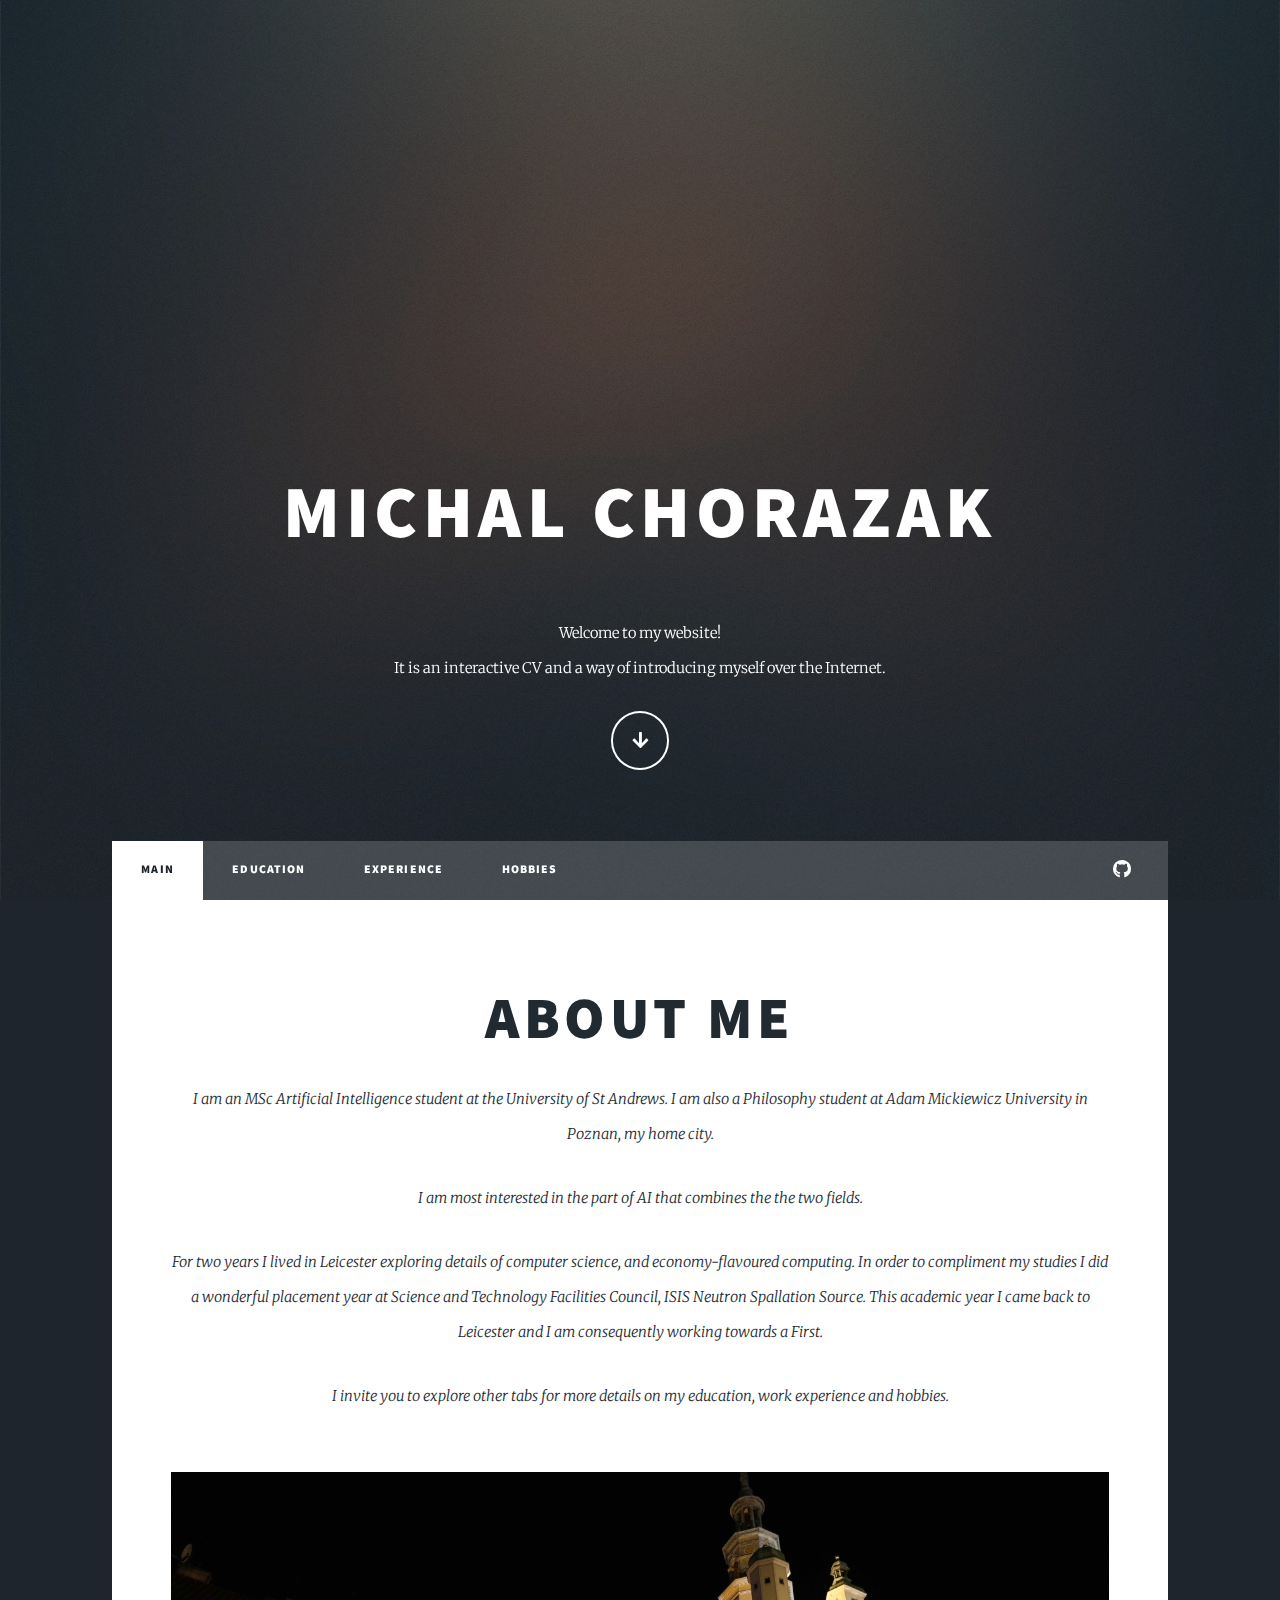
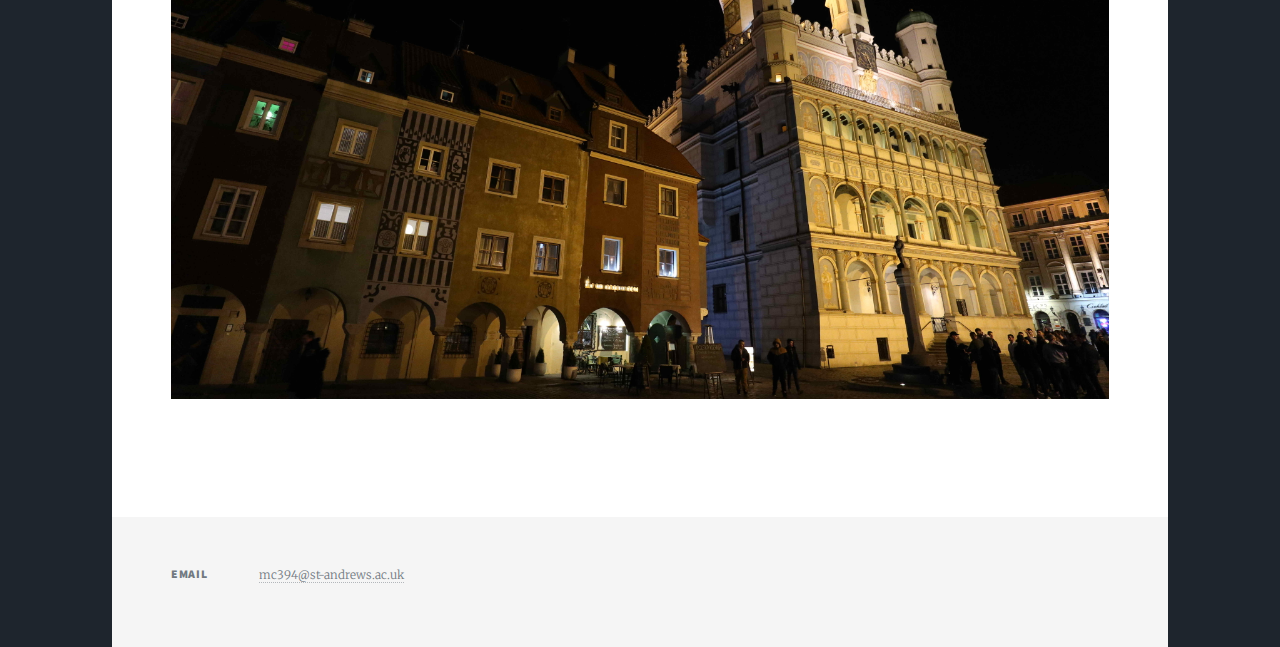
==== commit 76904837: "update info" ====
--- a/index.html
+++ b/index.html
@@ -51,19 +51,16 @@
 							<article class="post featured">
 								<header class="major">
 									<h2>About me</h2>
-									<p>I am an MSc Artificial Intelligence student at the University of St Andrews.</br>
+									<p>
+										I am an MSc Artificial Intelligence student at the University of St Andrews.
+										I am also a Philosophy student at Adam Mickiewicz University in Poznan, my home city.</br>
 
 									</p>
-                                    <p>
-                                        I come from a beautiful city of Poznan in Poland.
-                                        In this city I spent most of my life, attended schools, learned, pursued hobbies, made friends.
-                                        Three years ago I left it and came to England to study.
-                                        <div class="mapouter">
-										<div class="gmap_canvas">
-											<iframe width="600" height="500" id="gmap_canvas" src="https://maps.google.com/maps?q=poznań poland&t=&z=13&ie=UTF8&iwloc=&output=embed" frameborder="0" scrolling="no" marginheight="10" marginwidth="10"></iframe>
-											<a href="http://www.embedgooglemap.net">embed google map</a>
-										</div><style>.mapouter{overflow:hidden;height:500px;width:600px;}.gmap_canvas {background:none!important;height:500px;width:600px;}</style></div></br>
-                                    </p>
+
+									<p>
+										I am most interested in the part of AI that combines the the two fields.
+									</p>
+
                                     <p>
                                         For two years I lived in Leicester exploring details of computer science, and economy-flavoured computing.
                                         In order to compliment my studies I did a wonderful placement year at Science and Technology Facilities Council, ISIS Neutron Spallation Source.
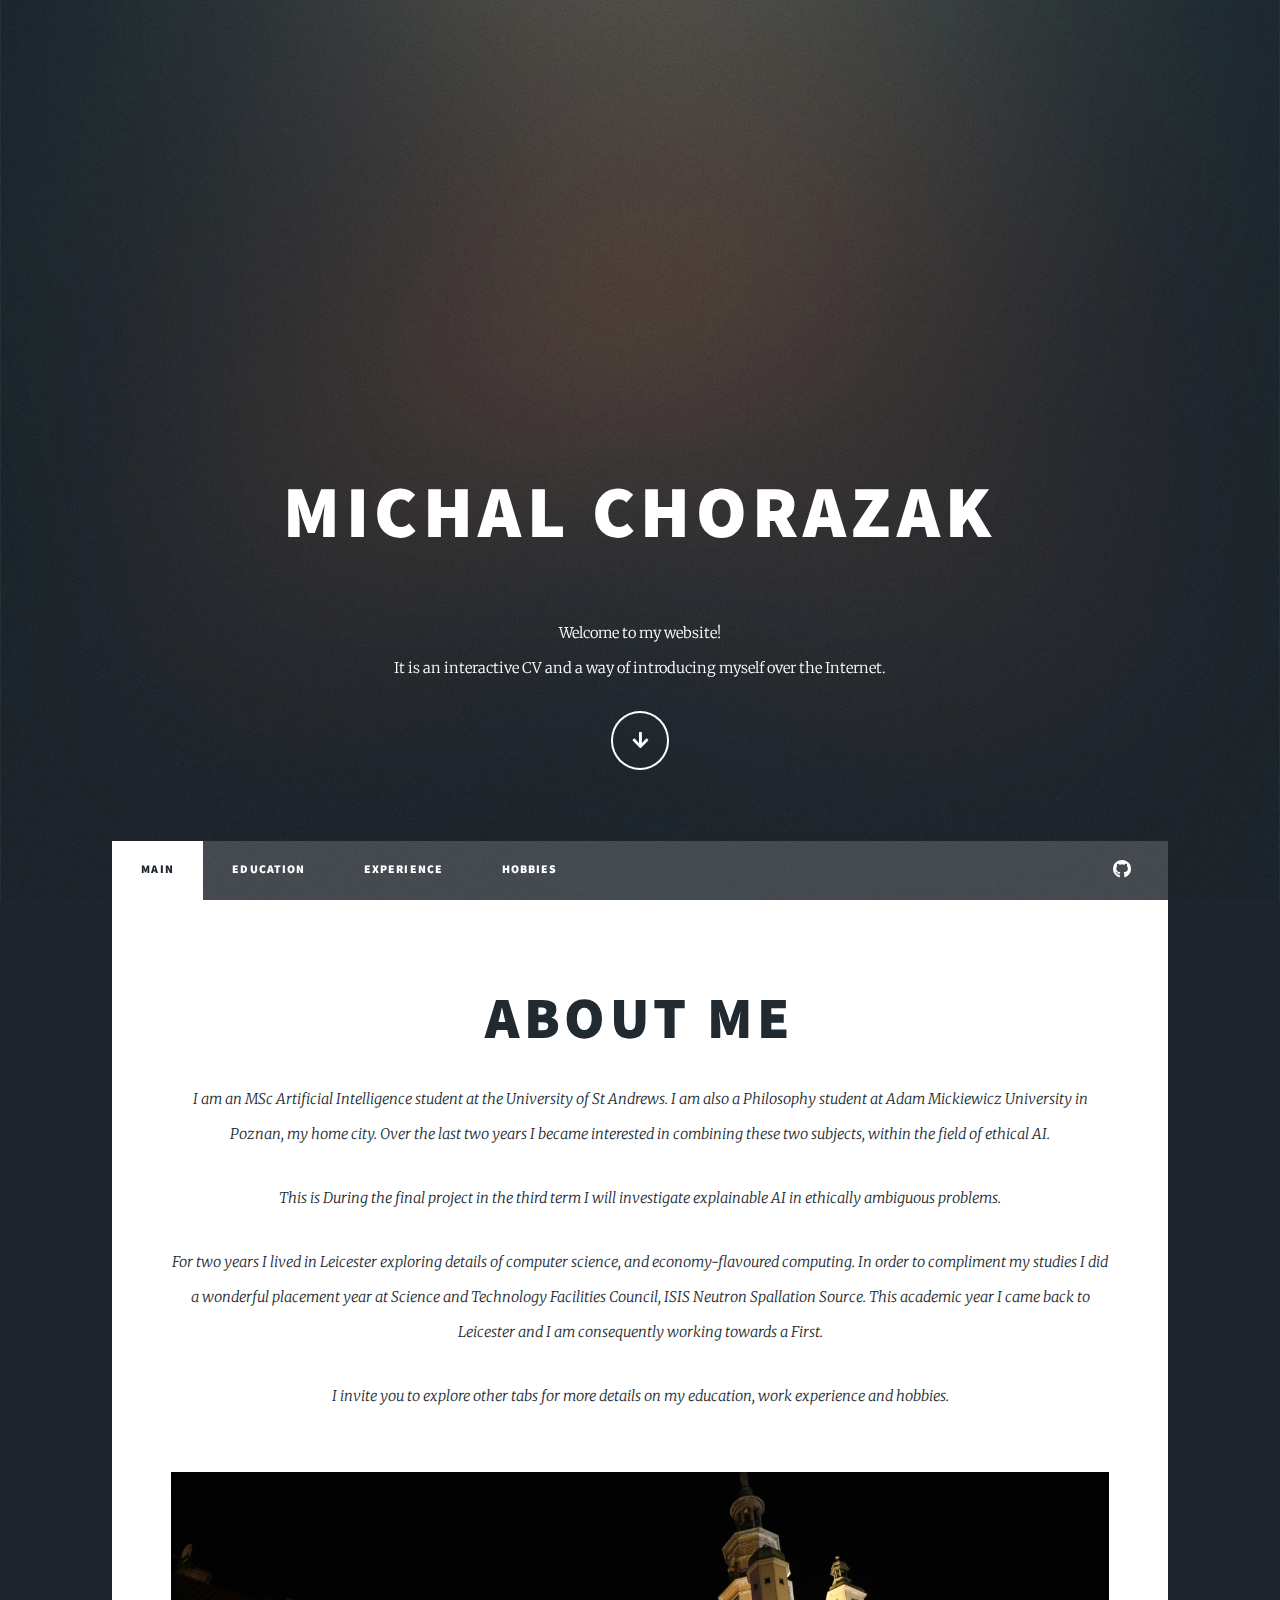
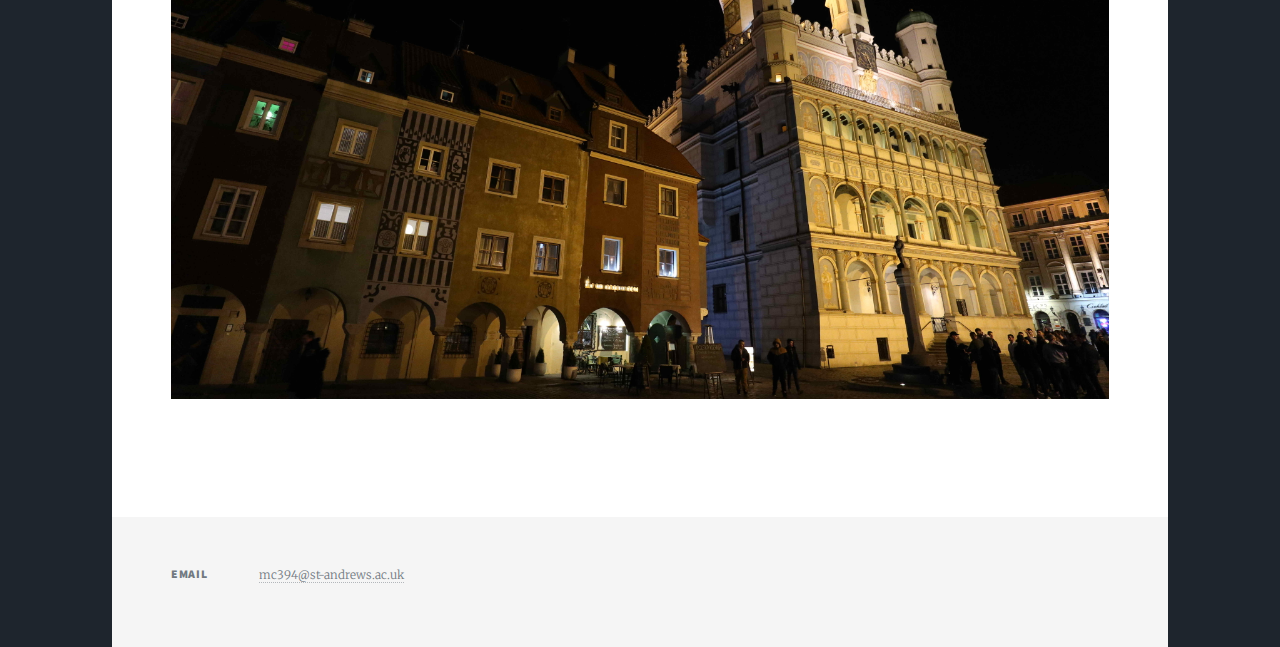
==== commit be2fab51: "education update" ====
--- a/index.html
+++ b/index.html
@@ -53,12 +53,13 @@
 									<h2>About me</h2>
 									<p>
 										I am an MSc Artificial Intelligence student at the University of St Andrews.
-										I am also a Philosophy student at Adam Mickiewicz University in Poznan, my home city.</br>
-
+										I am also a Philosophy student at Adam Mickiewicz University in Poznan, my home city.
+										Over the last two years I became interested in combining these two subjects, within the field of ethical AI.
+										</br>
 									</p>
 
 									<p>
-										I am most interested in the part of AI that combines the the two fields.
+										This is During the final project in the third term I will investigate explainable AI in ethically ambiguous problems.
 									</p>
 
                                     <p>
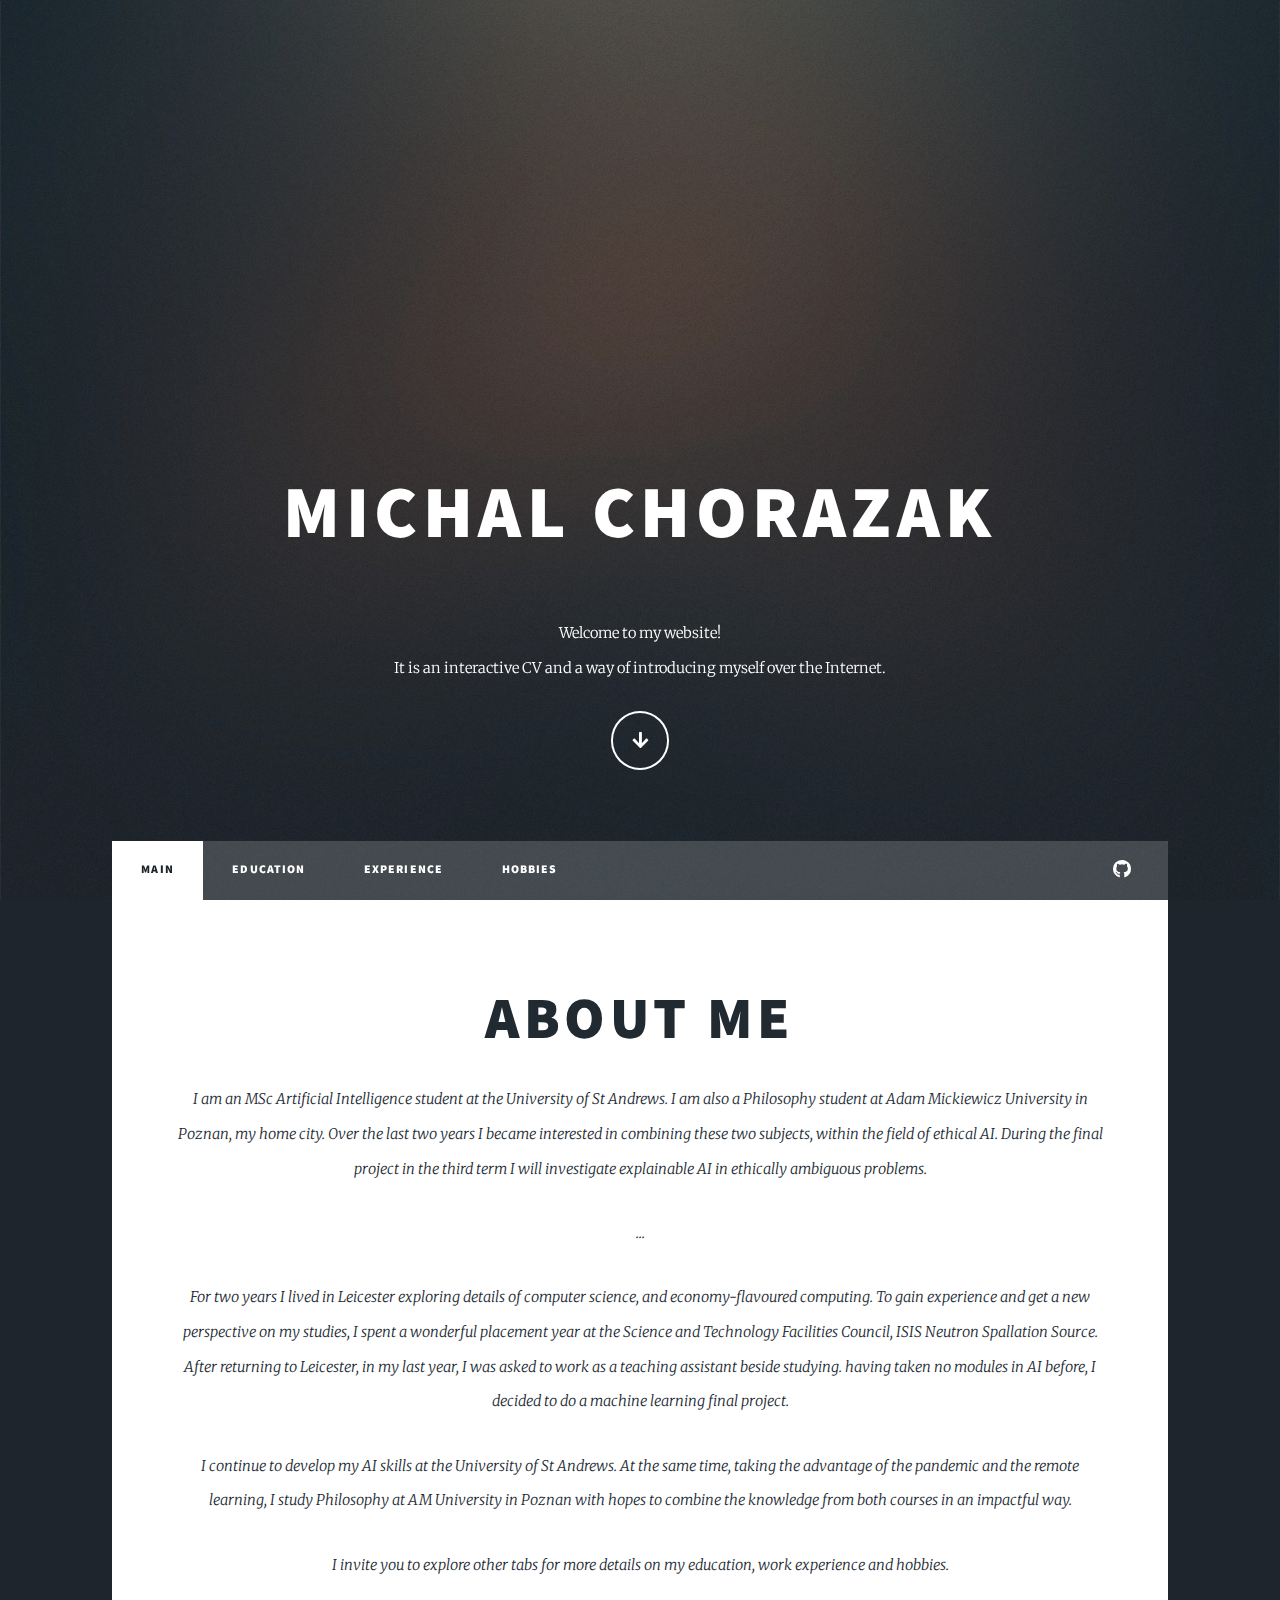
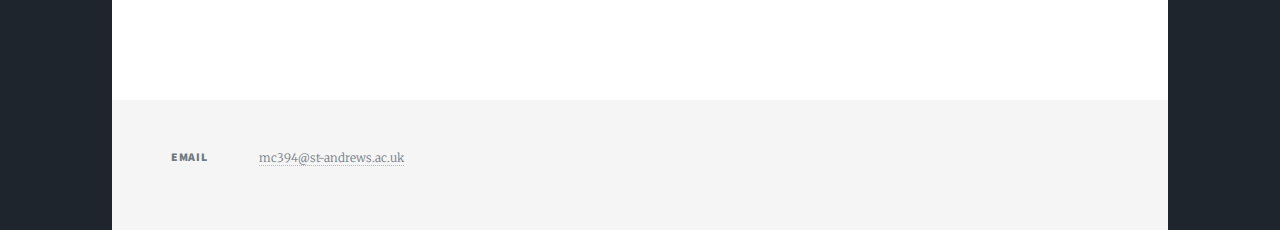
==== commit 3ede4610: "update" ====
--- a/index.html
+++ b/index.html
@@ -55,24 +55,29 @@
 										I am an MSc Artificial Intelligence student at the University of St Andrews.
 										I am also a Philosophy student at Adam Mickiewicz University in Poznan, my home city.
 										Over the last two years I became interested in combining these two subjects, within the field of ethical AI.
+										During the final project in the third term I will investigate explainable AI in ethically ambiguous problems.
 										</br>
 									</p>
 
 									<p>
-										This is During the final project in the third term I will investigate explainable AI in ethically ambiguous problems.
+										...
 									</p>
 
                                     <p>
                                         For two years I lived in Leicester exploring details of computer science, and economy-flavoured computing.
-                                        In order to compliment my studies I did a wonderful placement year at Science and Technology Facilities Council, ISIS Neutron Spallation Source.
-                                        This academic year I came back to Leicester and I am consequently working towards a First.
+                                        To gain experience and get a new perspective on my studies, I spent a wonderful placement year at the Science and Technology Facilities Council, ISIS Neutron Spallation Source.
+                                        After returning to Leicester, in my last year, I was asked to work as a teaching assistant beside studying.
+										having taken no modules in AI before, I decided to do a machine learning final project.
                                     </p>
+									<p>
+										I continue to develop my AI skills at the University of St Andrews.
+										At the same time, taking the advantage of the pandemic and the remote learning, I study Philosophy at AM University in Poznan with hopes to combine the knowledge from both courses in an impactful way.
+									</p>
                                     <p>
                                         I invite you to explore other tabs for more details on my education, work experience and hobbies.
                                     </p>
 
 								</header>
-								<a class="image main"><img src="resources/poznan.jpg" alt="" /></a>
 							</article>
 
 
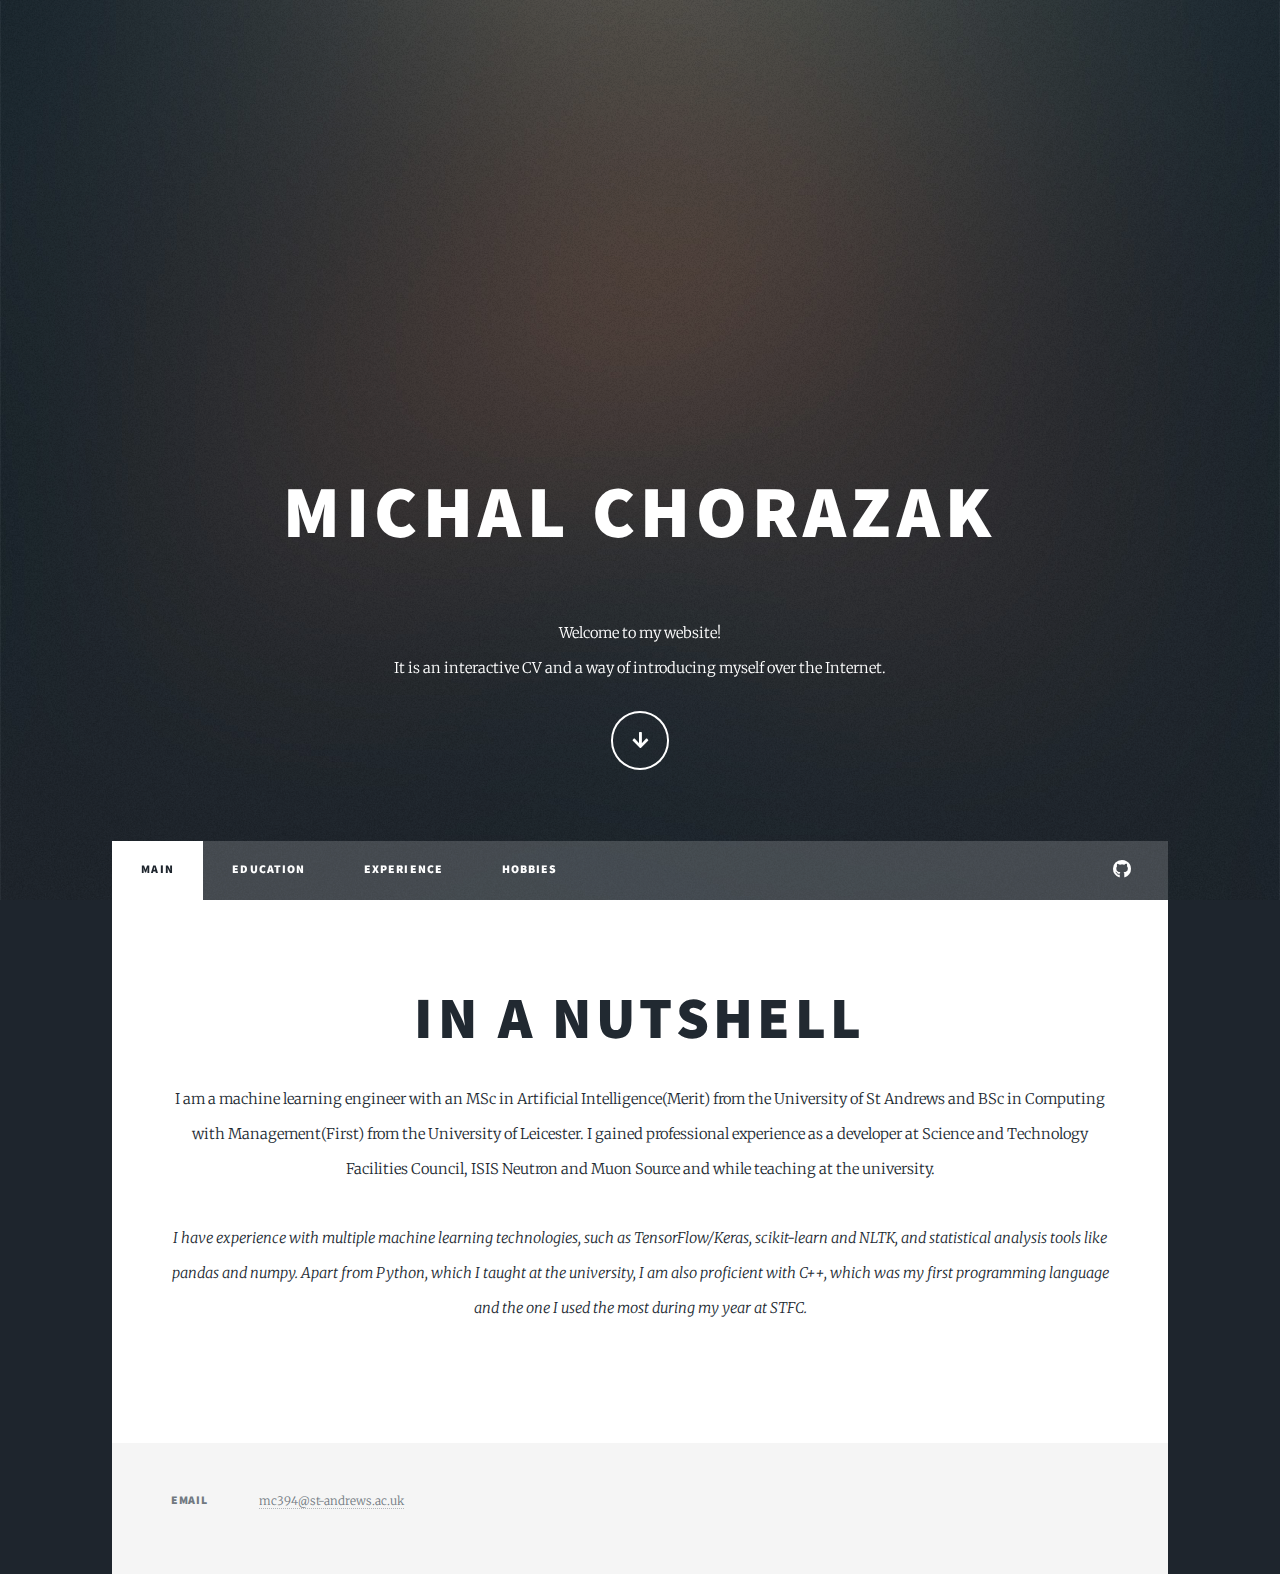
==== commit 7bdc5077: "update" ====
--- a/index.html
+++ b/index.html
@@ -28,7 +28,7 @@
 
 				<!-- Header -->
 					<header id="header">
-						<a href="index.html" class="logo">Please look around!</a>
+						<a href="index.html" class="logo">Nice meeting you!</a>
 					</header>
 
 				<!-- Nav -->
@@ -50,32 +50,45 @@
 						<!-- Featured Post -->
 							<article class="post featured">
 								<header class="major">
-									<h2>About me</h2>
-									<p>
-										I am an MSc Artificial Intelligence student at the University of St Andrews.
-										I am also a Philosophy student at Adam Mickiewicz University in Poznan, my home city.
-										Over the last two years I became interested in combining these two subjects, within the field of ethical AI.
-										During the final project in the third term I will investigate explainable AI in ethically ambiguous problems.
-										</br>
+									<h2>In a nutshell</h2>
+										I am a machine learning engineer with an MSc in Artificial Intelligence(Merit)
+									from the University of St Andrews and BSc in Computing with Management(First) from the University of Leicester.
+									I gained professional experience as a developer at Science and Technology Facilities
+									Council, ISIS Neutron and Muon Source and while teaching at the university.
+
+
+									<p><br>
+										I have experience with multiple machine learning technologies, such as TensorFlow/Keras, scikit-learn and NLTK,
+										and statistical analysis tools like pandas and numpy.
+										Apart from Python, which I taught at the university, I am also proficient with
+										C++, which was my first programming language and the one I used the most during my year at STFC.
 									</p>
 
-									<p>
-										...
-									</p>
+<!--									<p>-->
+<!--										I am an MSc Artificial Intelligence student at the University of St Andrews.-->
+<!--										I am also a Philosophy student at Adam Mickiewicz University in Poznan, my home city.-->
+<!--										Over the last two years I became interested in combining these two subjects, within the field of ethical AI.-->
+<!--										During the final project in the third term I will investigate explainable AI in ethically ambiguous problems.-->
+<!--										</br>-->
+<!--									</p>-->
 
-                                    <p>
-                                        For two years I lived in Leicester exploring details of computer science, and economy-flavoured computing.
-                                        To gain experience and get a new perspective on my studies, I spent a wonderful placement year at the Science and Technology Facilities Council, ISIS Neutron Spallation Source.
-                                        After returning to Leicester, in my last year, I was asked to work as a teaching assistant beside studying.
-										having taken no modules in AI before, I decided to do a machine learning final project.
-                                    </p>
-									<p>
-										I continue to develop my AI skills at the University of St Andrews.
-										At the same time, taking the advantage of the pandemic and the remote learning, I study Philosophy at AM University in Poznan with hopes to combine the knowledge from both courses in an impactful way.
-									</p>
-                                    <p>
-                                        I invite you to explore other tabs for more details on my education, work experience and hobbies.
-                                    </p>
+<!--									<p>-->
+<!--										...-->
+<!--									</p>-->
+
+<!--                                    <p>-->
+<!--                                        For two years I lived in Leicester exploring details of computer science, and economy-flavoured computing.-->
+<!--                                        To gain experience and get a new perspective on my studies, I spent a wonderful placement year at the Science and Technology Facilities Council, ISIS Neutron Spallation Source.-->
+<!--                                        After returning to Leicester, in my last year, I was asked to work as a teaching assistant beside studying.-->
+<!--										having taken no modules in AI before, I decided to do a machine learning final project.-->
+<!--                                    </p>-->
+<!--									<p>-->
+<!--										I continue to develop my AI skills at the University of St Andrews.-->
+<!--										At the same time, taking the advantage of the pandemic and the remote learning, I study Philosophy at AM University in Poznan with hopes to combine the knowledge from both courses in an impactful way.-->
+<!--									</p>-->
+<!--                                    <p>-->
+<!--                                        I invite you to explore other tabs for more details on my education, work experience and hobbies.-->
+<!--                                    </p>-->
 
 								</header>
 							</article>
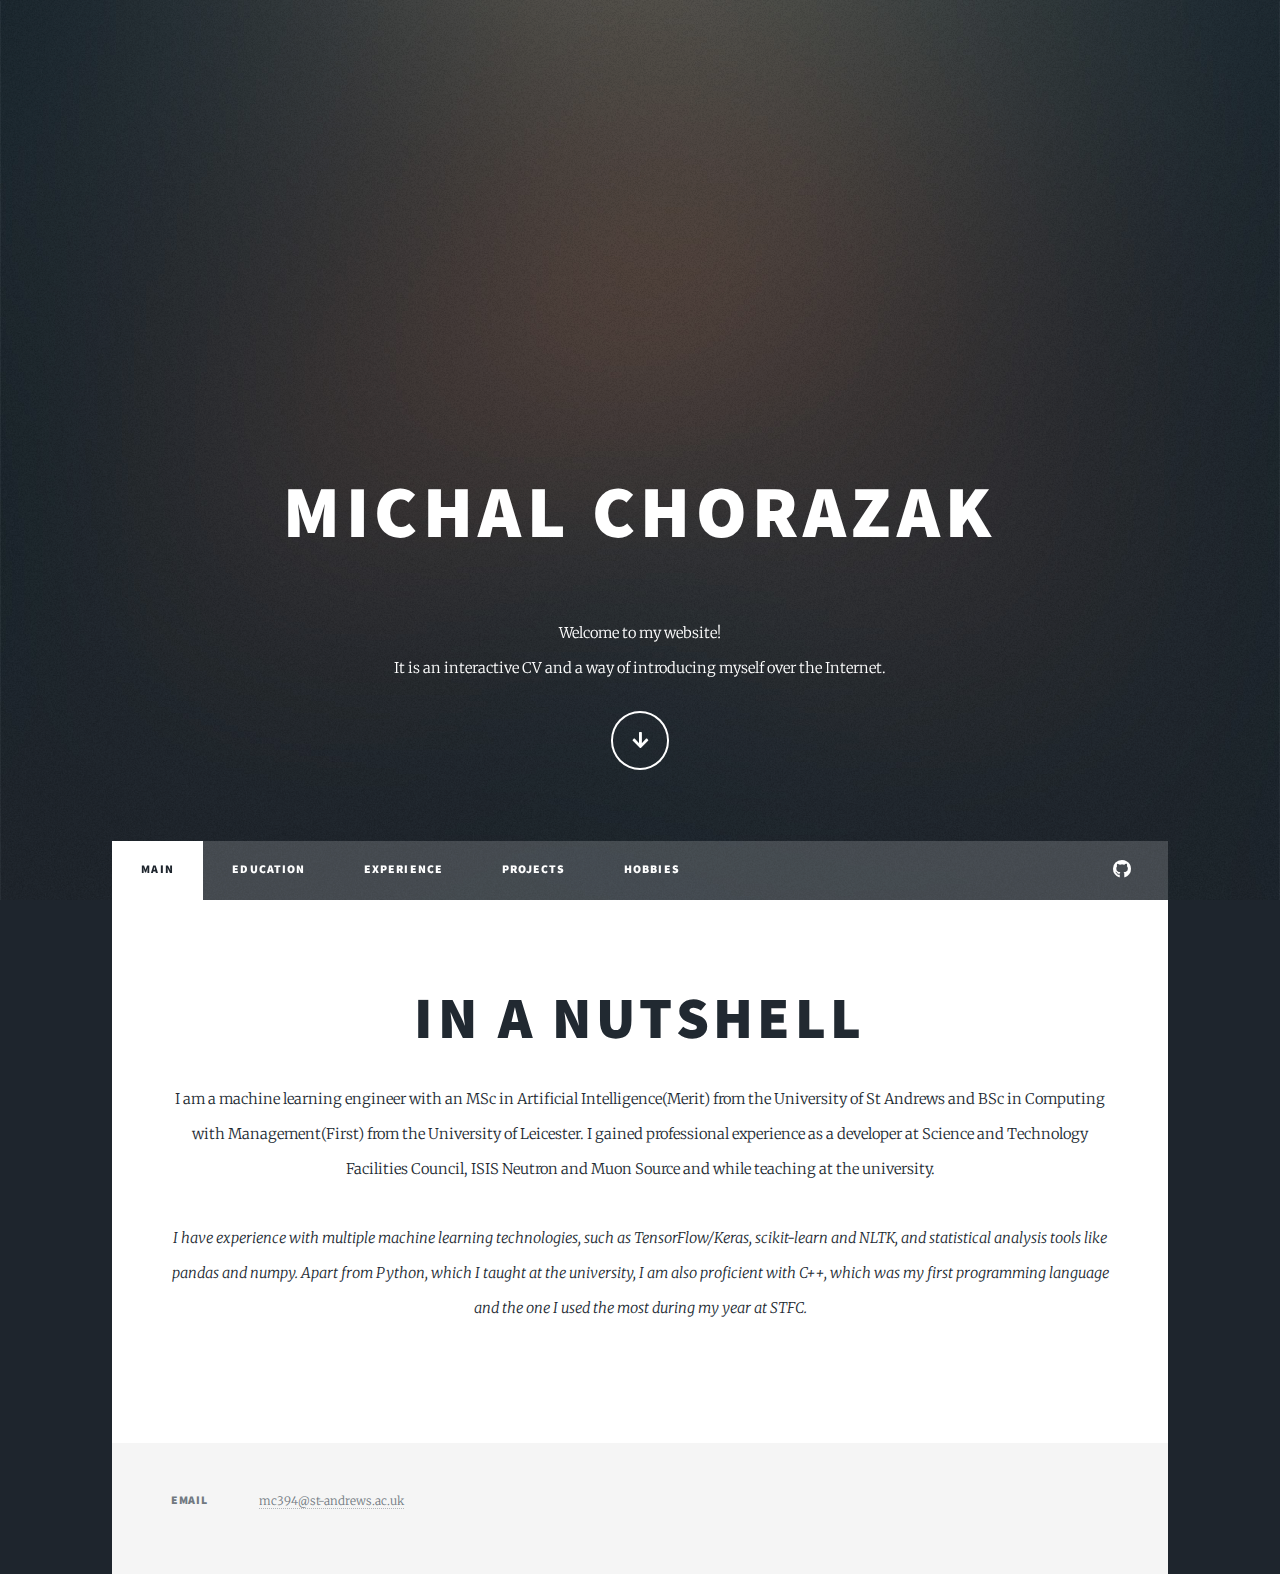
==== commit bb997d40: "navigation" ====
--- a/index.html
+++ b/index.html
@@ -37,6 +37,7 @@
 							<li class="active"><a href="index.html">Main</a></li>
 							<li><a href="education.html">Education</a></li>
 							<li><a href="experience.html">Experience</a></li>
+							<li><a href="projects.html">Projects</a></li>
 							<li><a href="hobbies.html">Hobbies</a></li>
 						</ul>
 						<ul class="icons">
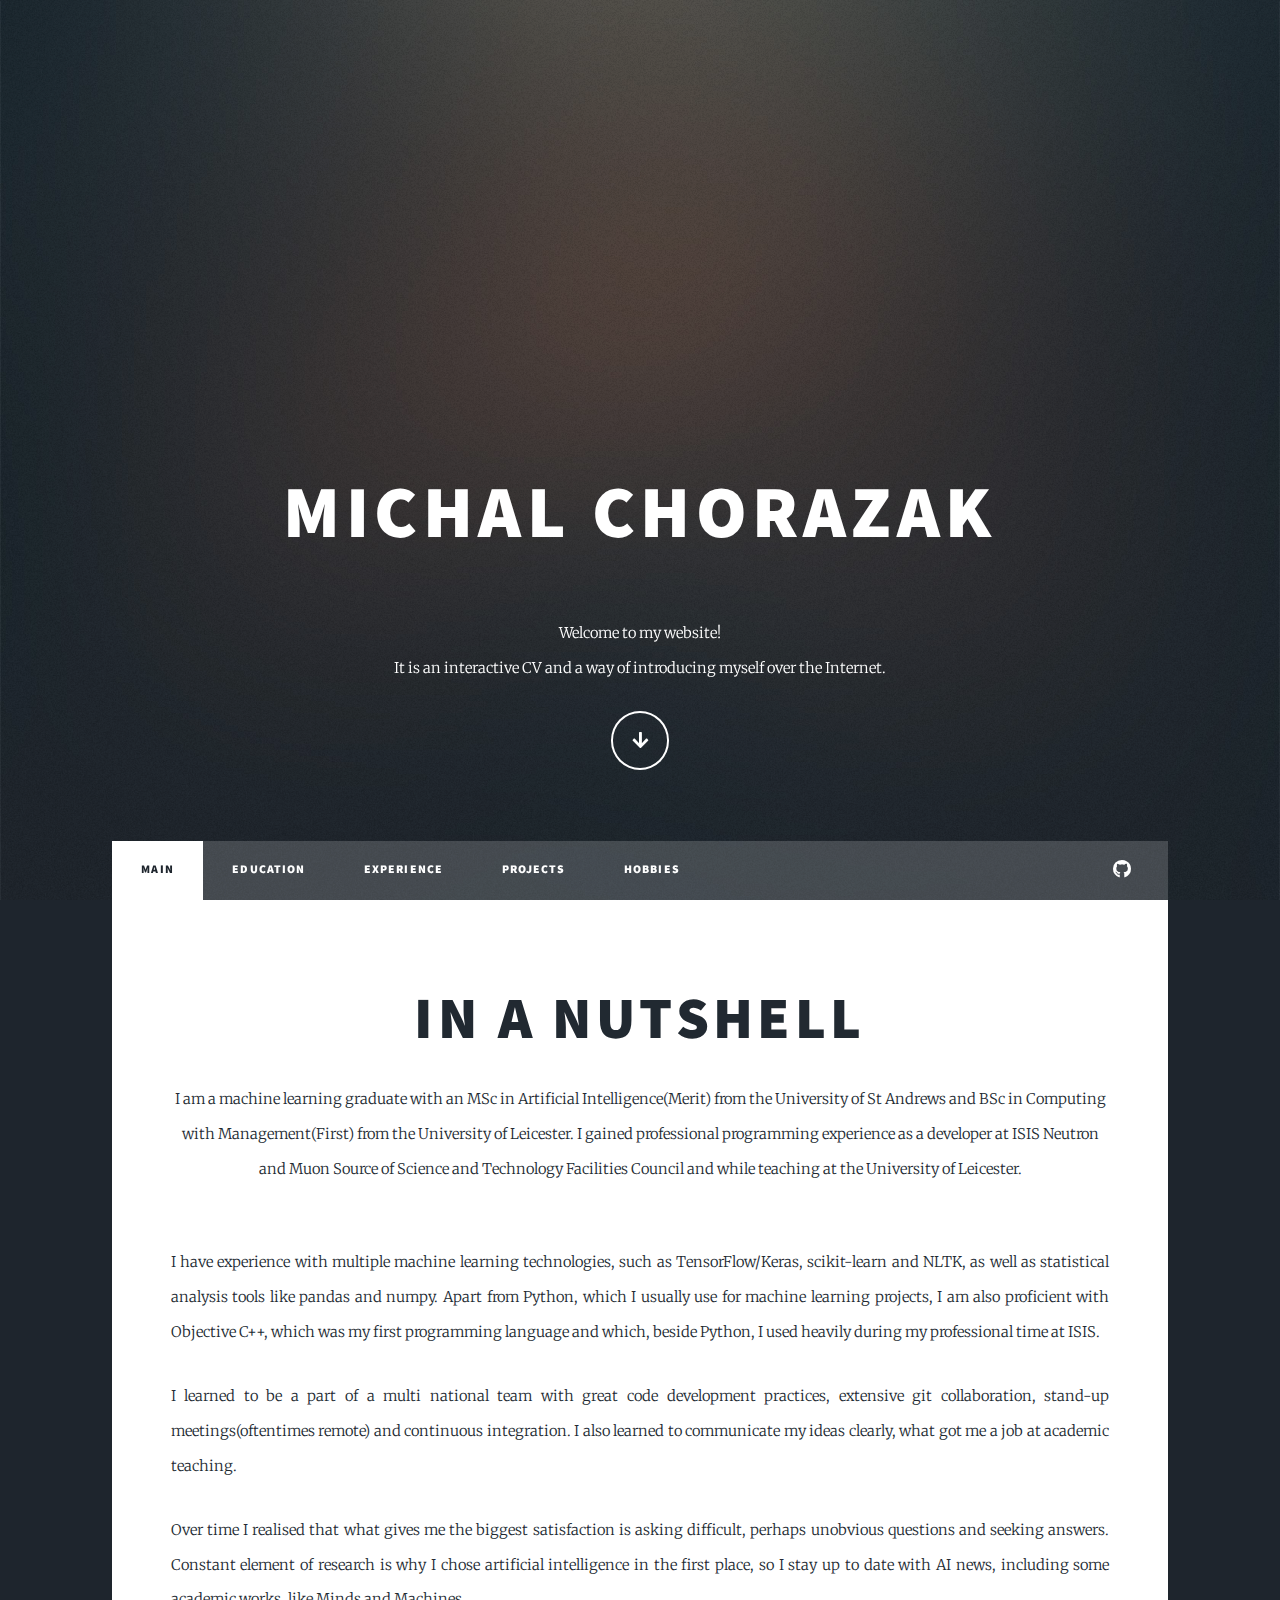
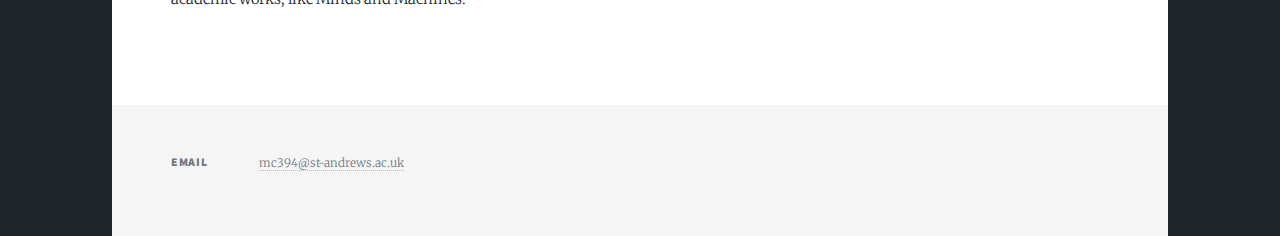
==== commit 29bf84be: "summary update" ====
--- a/index.html
+++ b/index.html
@@ -52,46 +52,34 @@
 							<article class="post featured">
 								<header class="major">
 									<h2>In a nutshell</h2>
-										I am a machine learning engineer with an MSc in Artificial Intelligence(Merit)
+										I am a machine learning graduate with an MSc in Artificial Intelligence(Merit)
 									from the University of St Andrews and BSc in Computing with Management(First) from the University of Leicester.
-									I gained professional experience as a developer at Science and Technology Facilities
-									Council, ISIS Neutron and Muon Source and while teaching at the university.
+									I gained professional programming experience as a developer at ISIS Neutron and Muon Source of Science and Technology Facilities
+									Council and while teaching at the University of Leicester.
 
+								</header>
+									<p>
+										I have experience with multiple machine learning technologies, such as TensorFlow/Keras, scikit-learn and NLTK,
+										as well as statistical analysis tools like pandas and numpy.
+										Apart from Python, which I usually use for machine learning projects, I am also proficient with
+										Objective C++, which was my first programming language and which, beside Python, I used heavily during
+										my professional time at ISIS.
 
-									<p><br>
-										I have experience with multiple machine learning technologies, such as TensorFlow/Keras, scikit-learn and NLTK,
-										and statistical analysis tools like pandas and numpy.
-										Apart from Python, which I taught at the university, I am also proficient with
-										C++, which was my first programming language and the one I used the most during my year at STFC.
 									</p>
 
-<!--									<p>-->
-<!--										I am an MSc Artificial Intelligence student at the University of St Andrews.-->
-<!--										I am also a Philosophy student at Adam Mickiewicz University in Poznan, my home city.-->
-<!--										Over the last two years I became interested in combining these two subjects, within the field of ethical AI.-->
-<!--										During the final project in the third term I will investigate explainable AI in ethically ambiguous problems.-->
-<!--										</br>-->
-<!--									</p>-->
+									<p>
+										I learned to be a part of a multi national team with great code development practices,
+										extensive git collaboration, stand-up meetings(oftentimes remote) and continuous integration.
+										I also learned to communicate my ideas clearly, what got me a job at academic teaching.
+									</p>
 
-<!--									<p>-->
-<!--										...-->
-<!--									</p>-->
+									<p>
+										Over time I realised that what gives me the biggest satisfaction is asking
+										difficult, perhaps unobvious questions and seeking answers. Constant element
+										of research is why I chose artificial intelligence in the first place, so I stay
+										up to date with AI news, including some academic works, like Minds and Machines.
+									</p>
 
-<!--                                    <p>-->
-<!--                                        For two years I lived in Leicester exploring details of computer science, and economy-flavoured computing.-->
-<!--                                        To gain experience and get a new perspective on my studies, I spent a wonderful placement year at the Science and Technology Facilities Council, ISIS Neutron Spallation Source.-->
-<!--                                        After returning to Leicester, in my last year, I was asked to work as a teaching assistant beside studying.-->
-<!--										having taken no modules in AI before, I decided to do a machine learning final project.-->
-<!--                                    </p>-->
-<!--									<p>-->
-<!--										I continue to develop my AI skills at the University of St Andrews.-->
-<!--										At the same time, taking the advantage of the pandemic and the remote learning, I study Philosophy at AM University in Poznan with hopes to combine the knowledge from both courses in an impactful way.-->
-<!--									</p>-->
-<!--                                    <p>-->
-<!--                                        I invite you to explore other tabs for more details on my education, work experience and hobbies.-->
-<!--                                    </p>-->
-
-								</header>
 							</article>
 
 
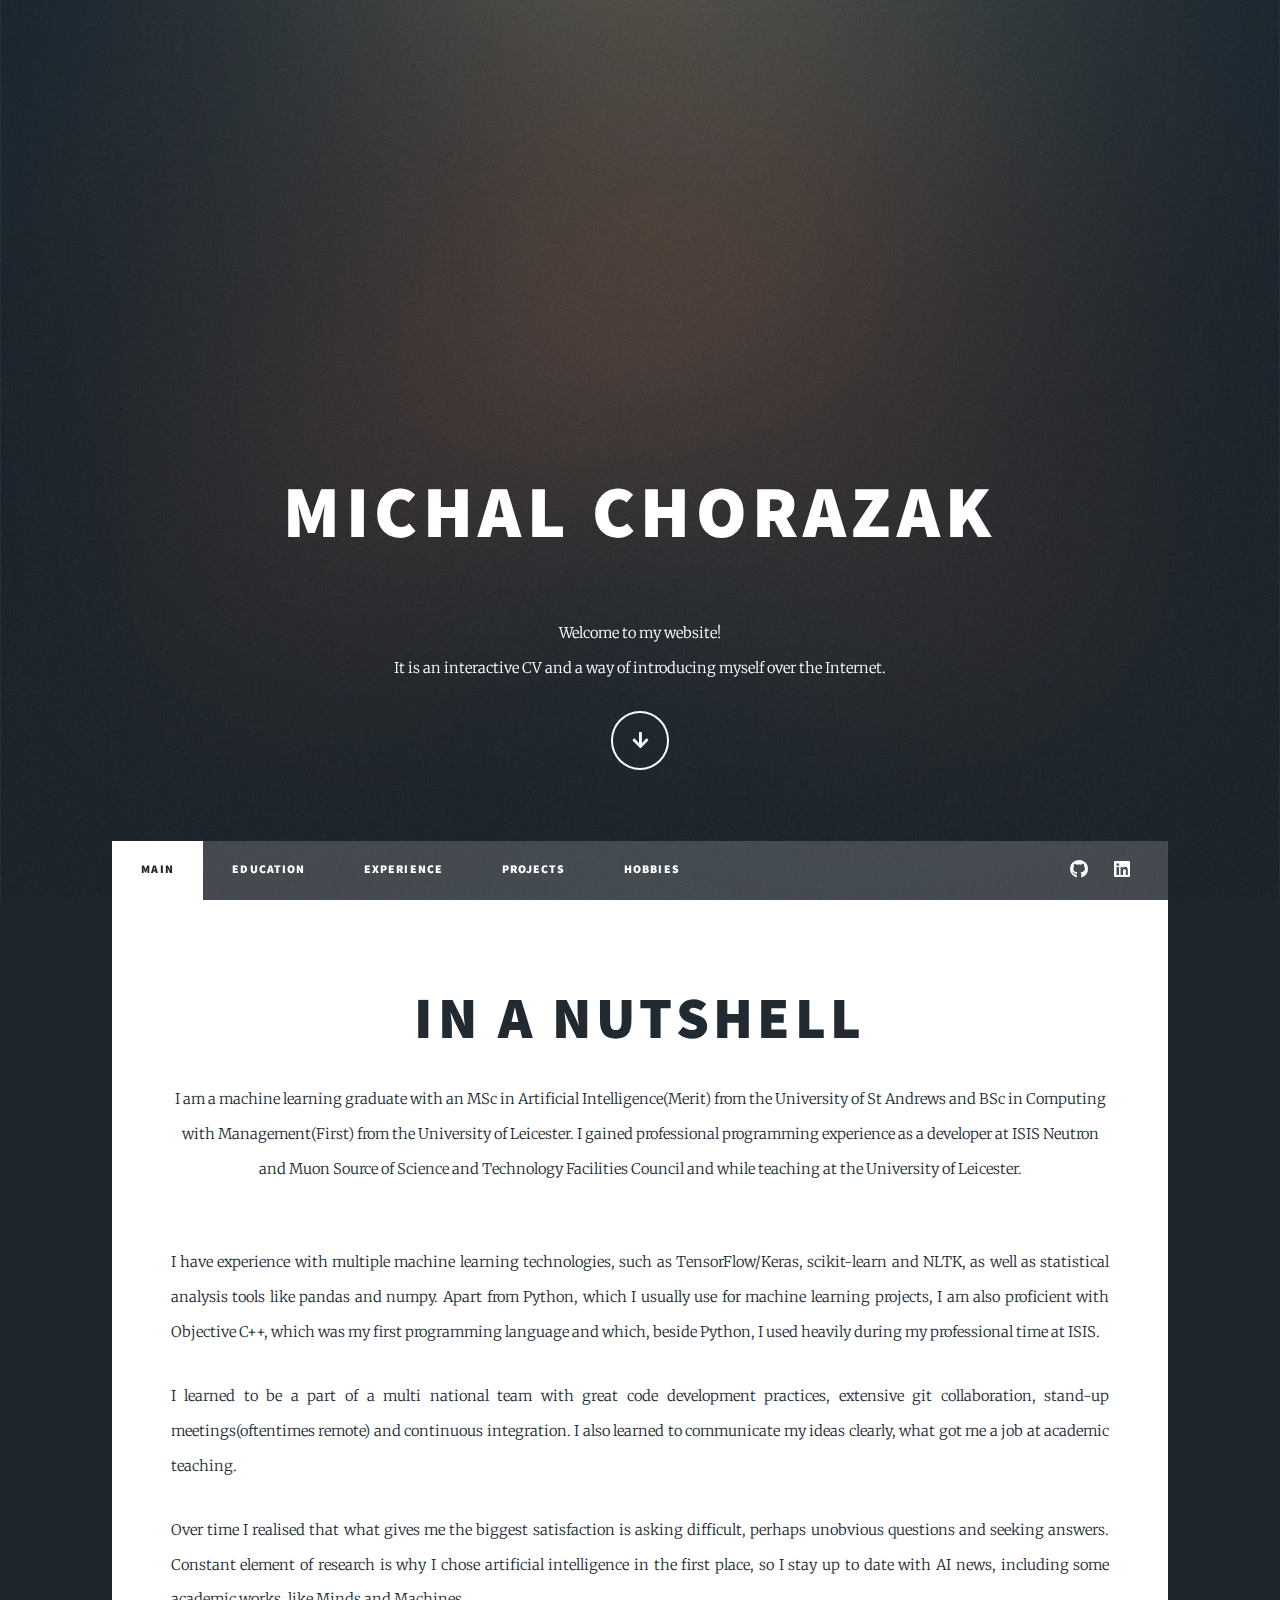
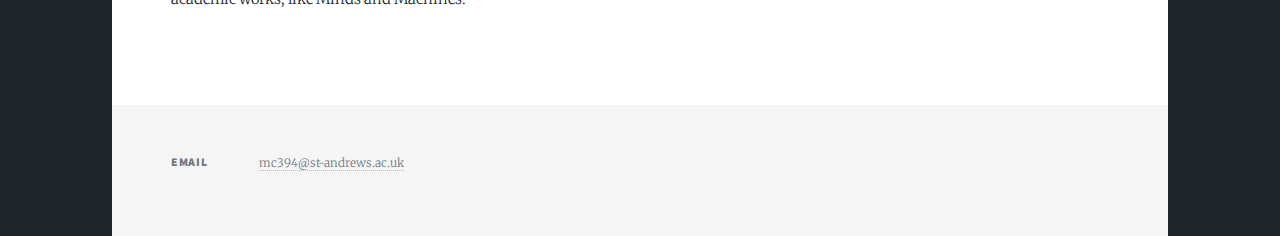
==== commit 37082806: "linked in links" ====
--- a/index.html
+++ b/index.html
@@ -42,6 +42,7 @@
 						</ul>
 						<ul class="icons">
 							<li><a href="https://github.com/mchorazak" class="icon brands fa-github"><span class="label">GitHub</span></a></li>
+							<li><a href="https://www.linkedin.com/in/michal-chorazak/" class="icon brands fa-linkedin"><span class="label">Linked-in</span></a></li>
 						</ul>
 					</nav>
 
